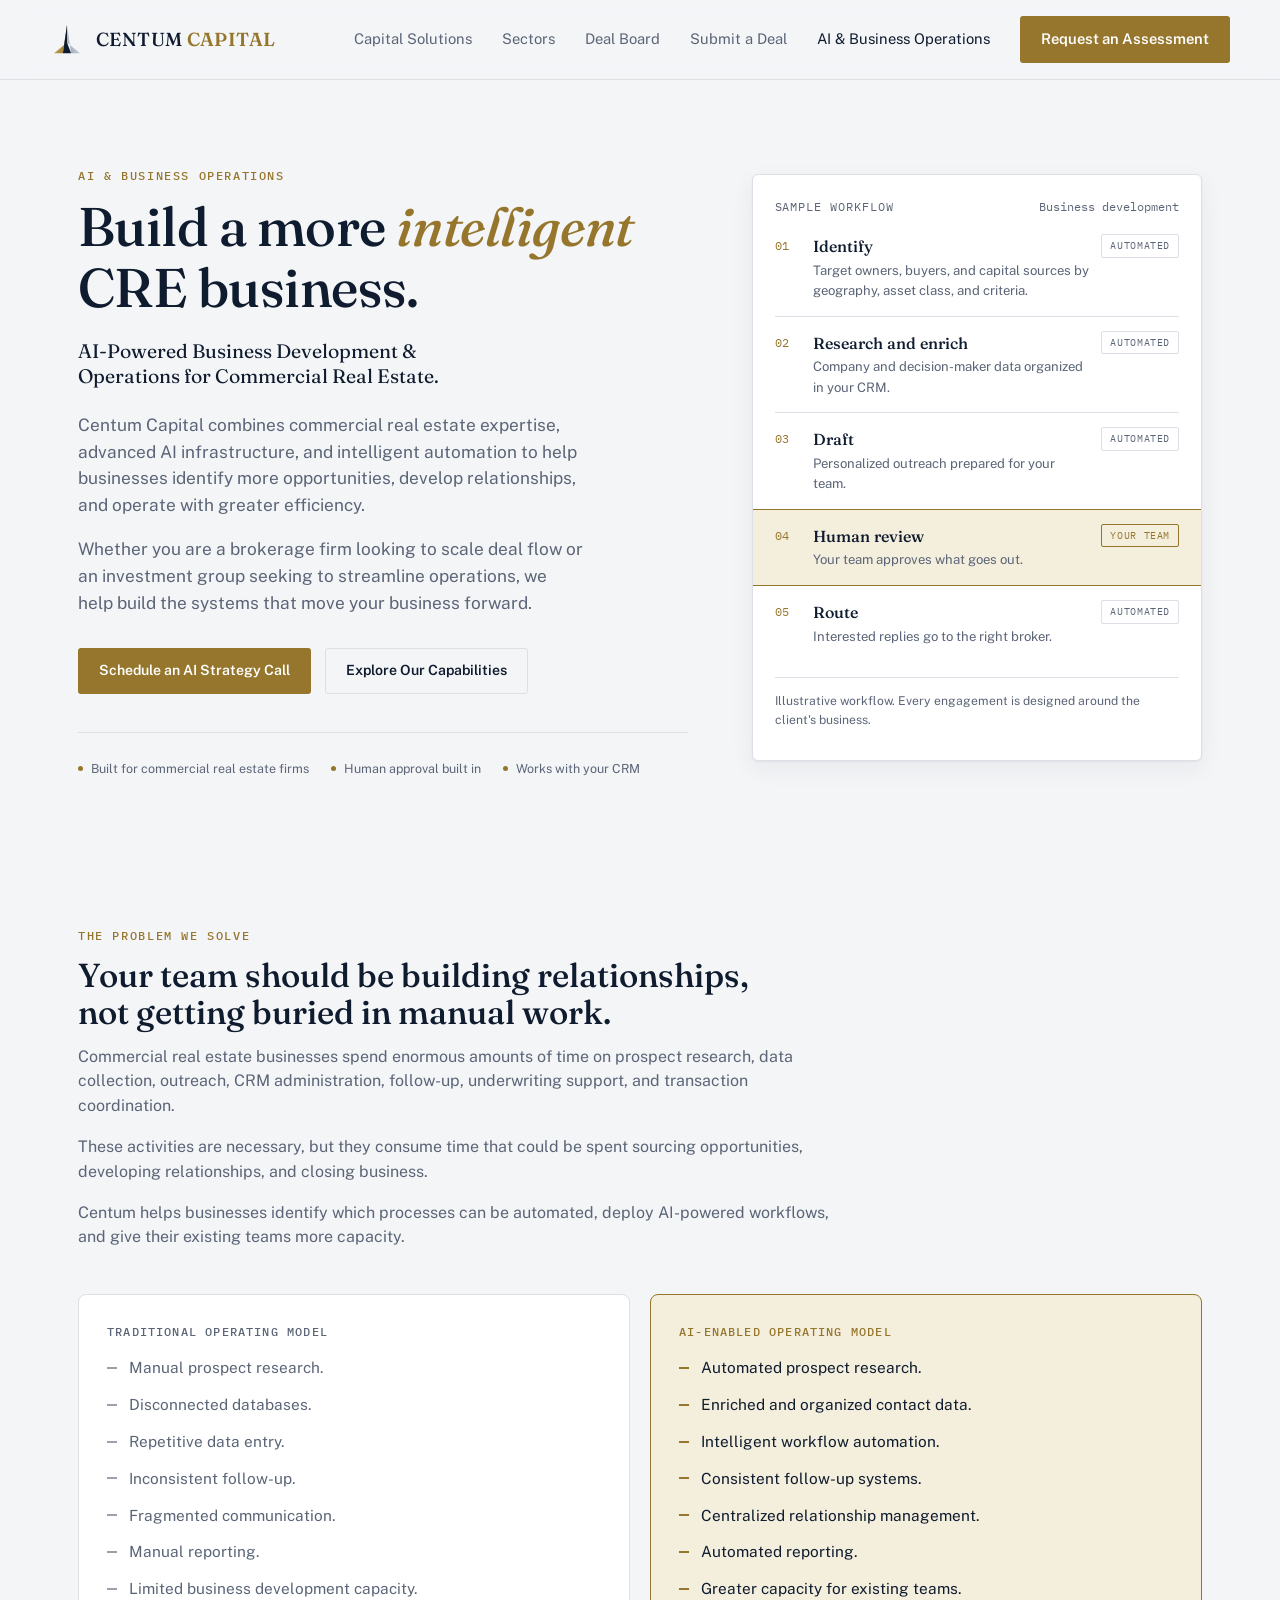
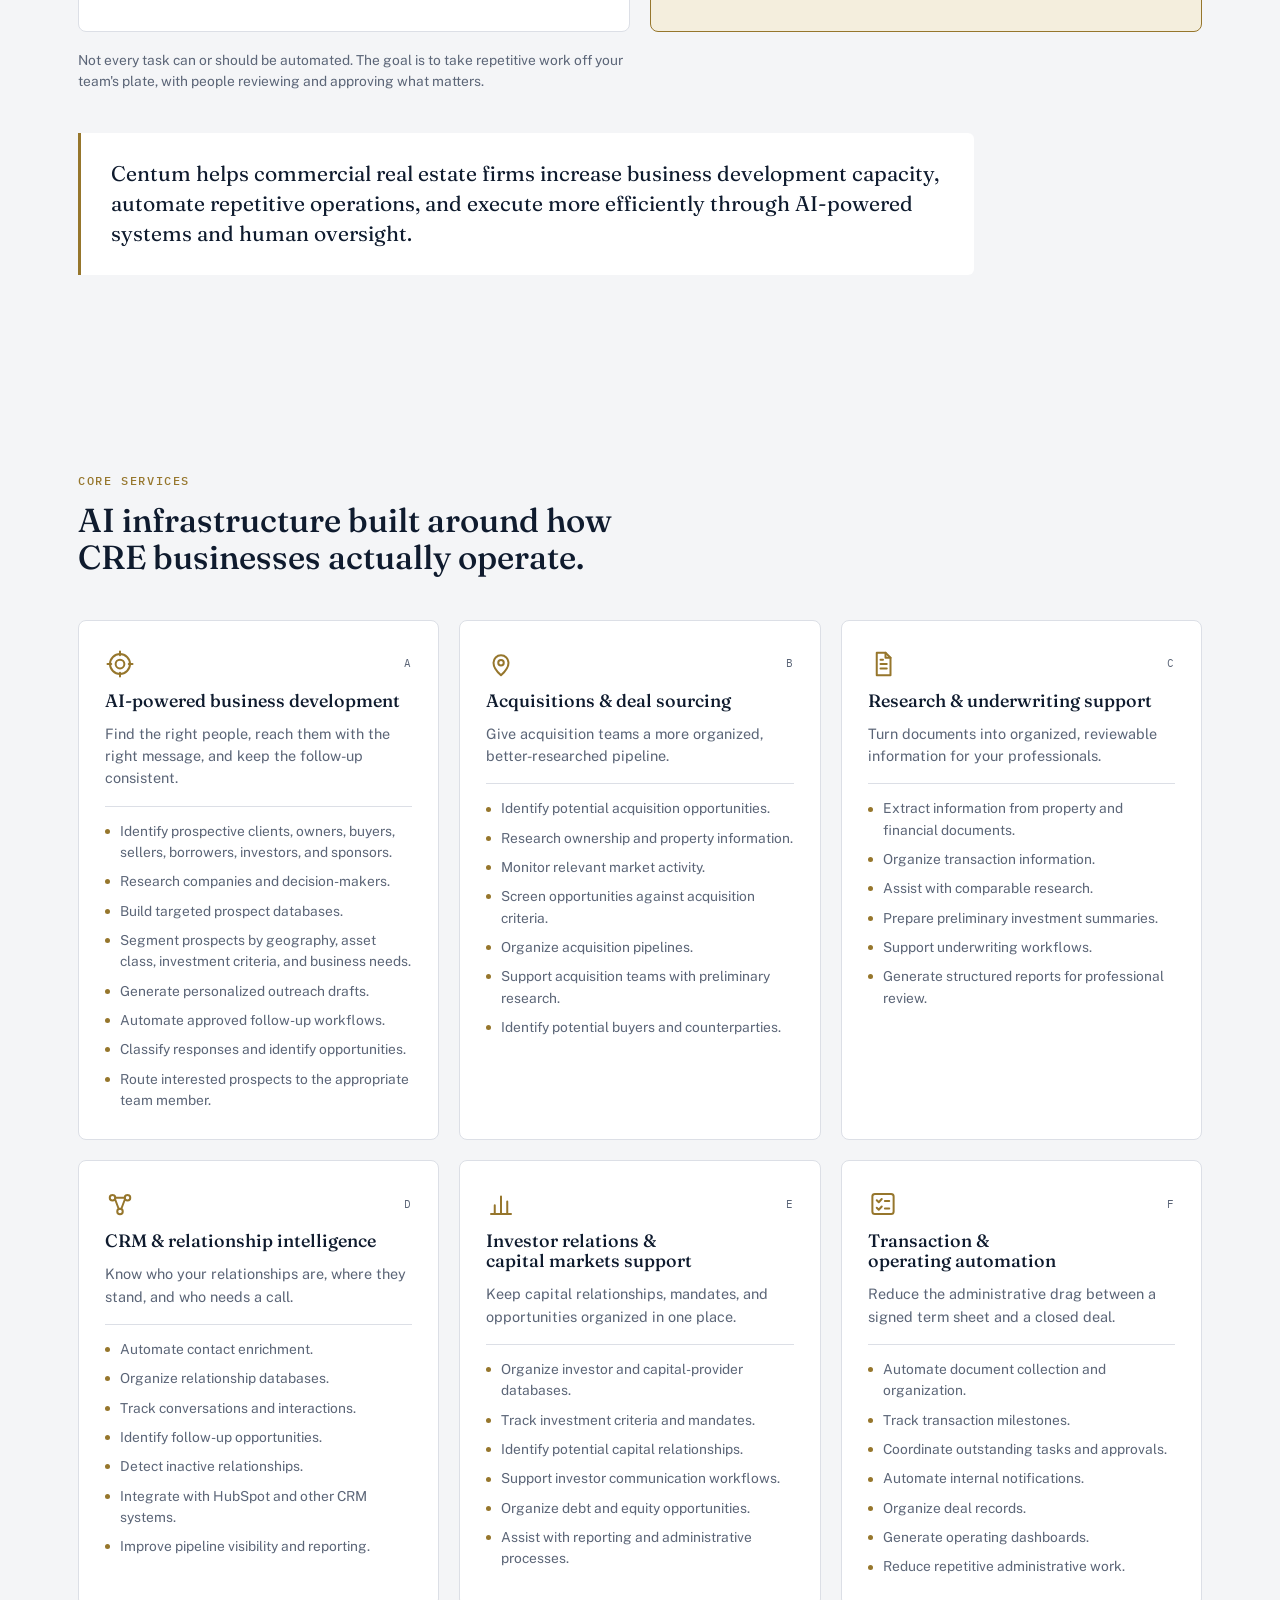
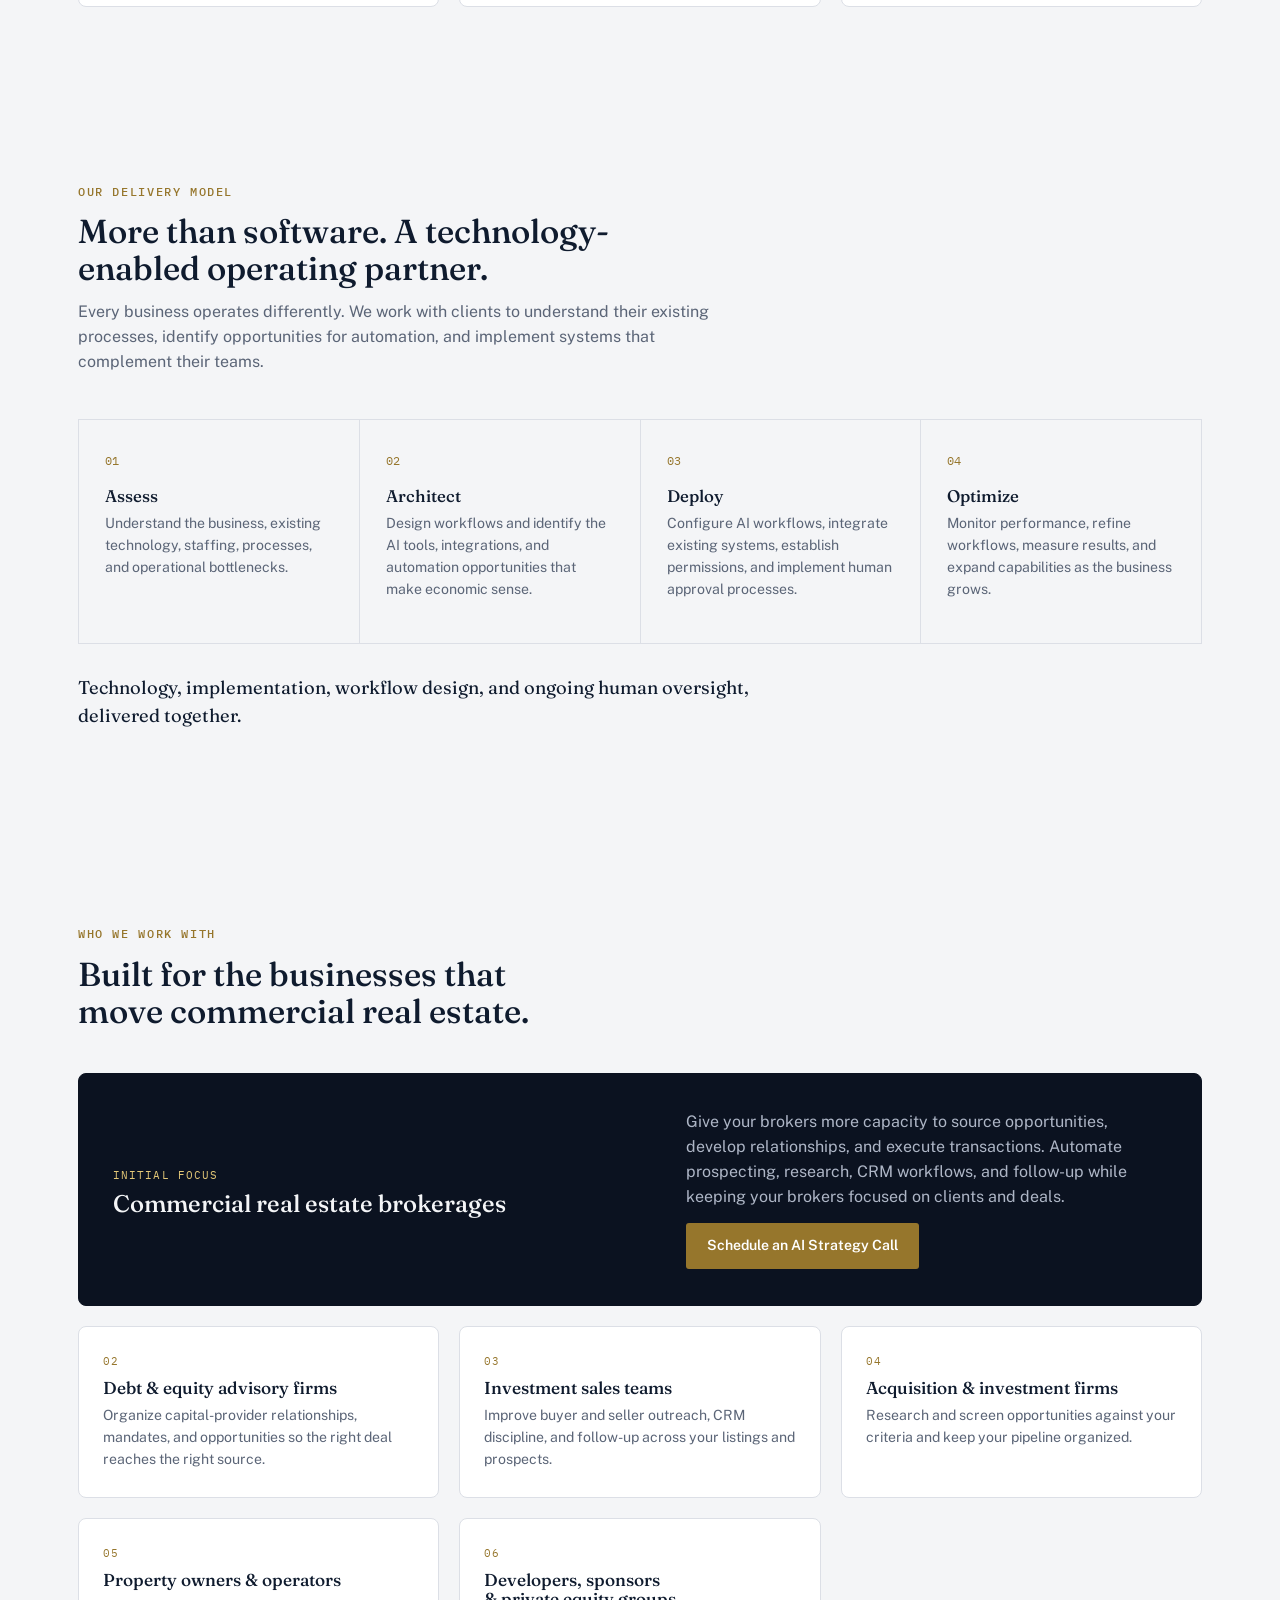
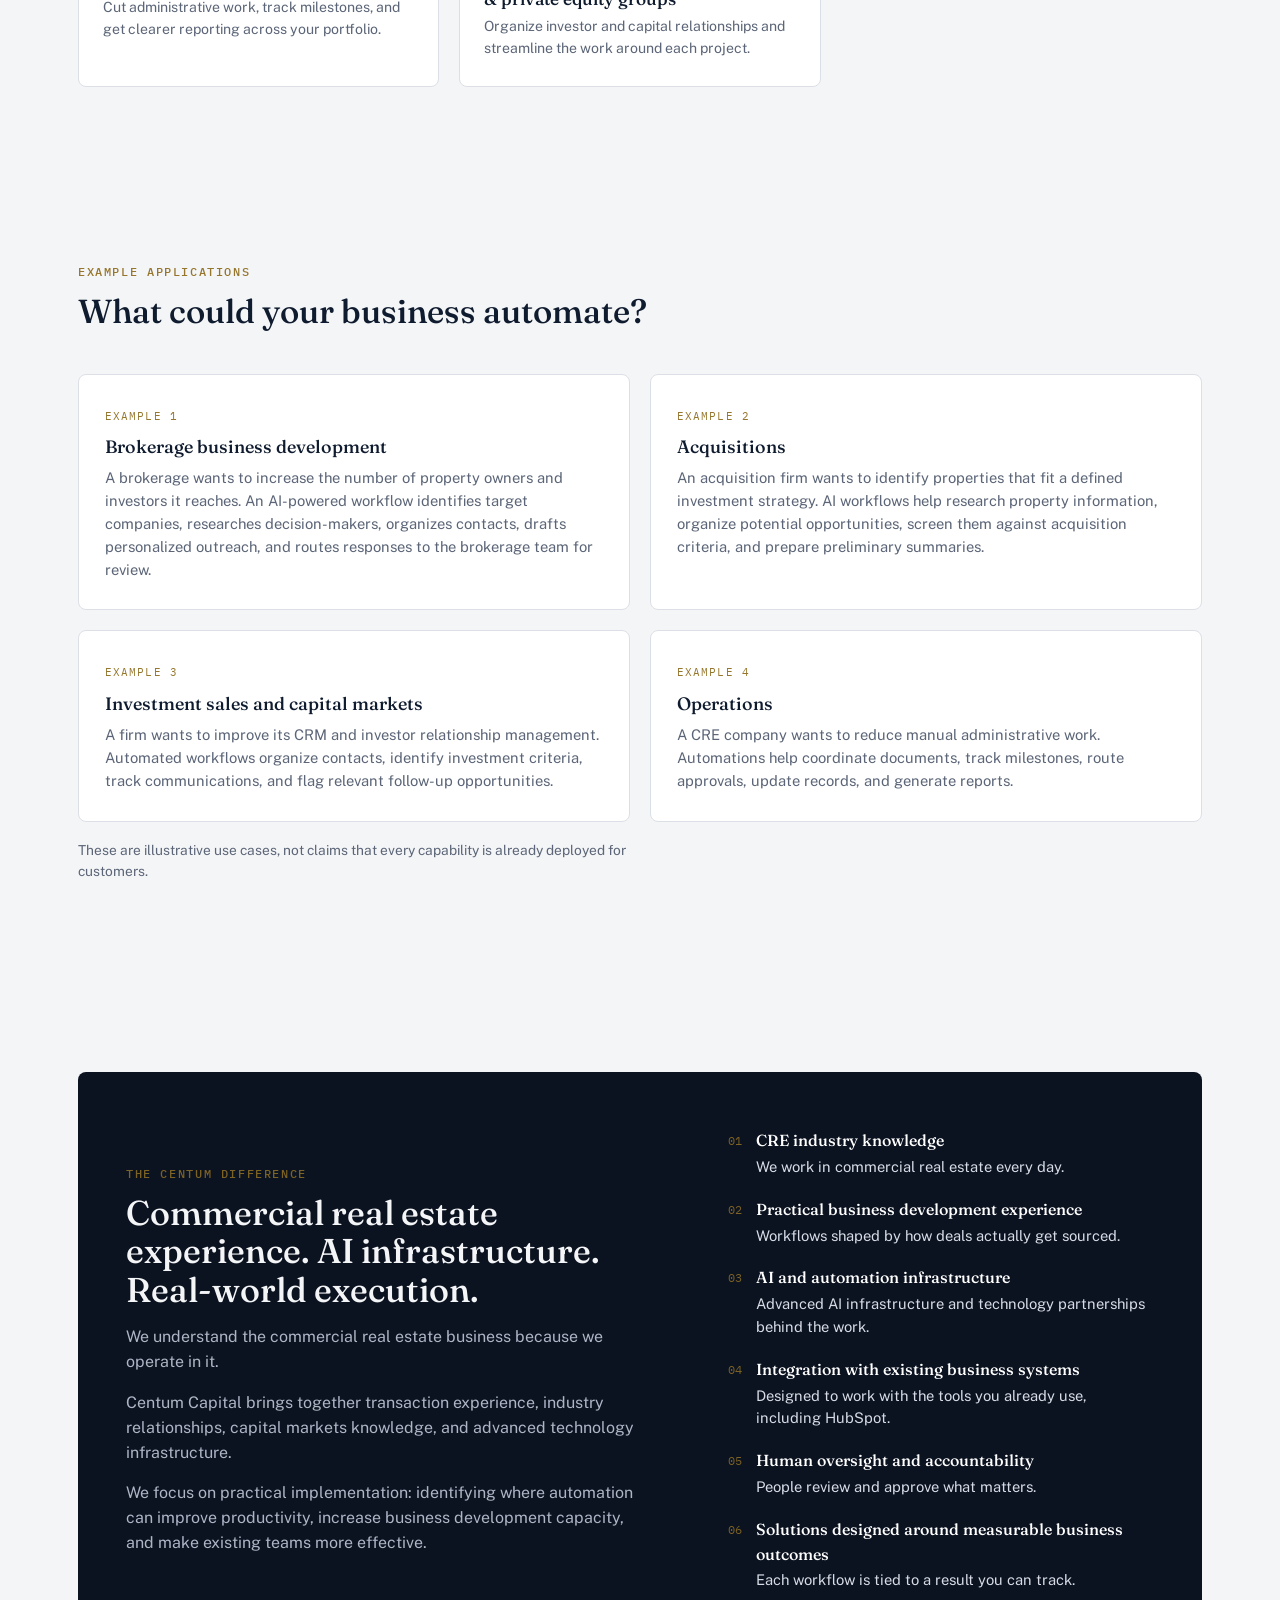
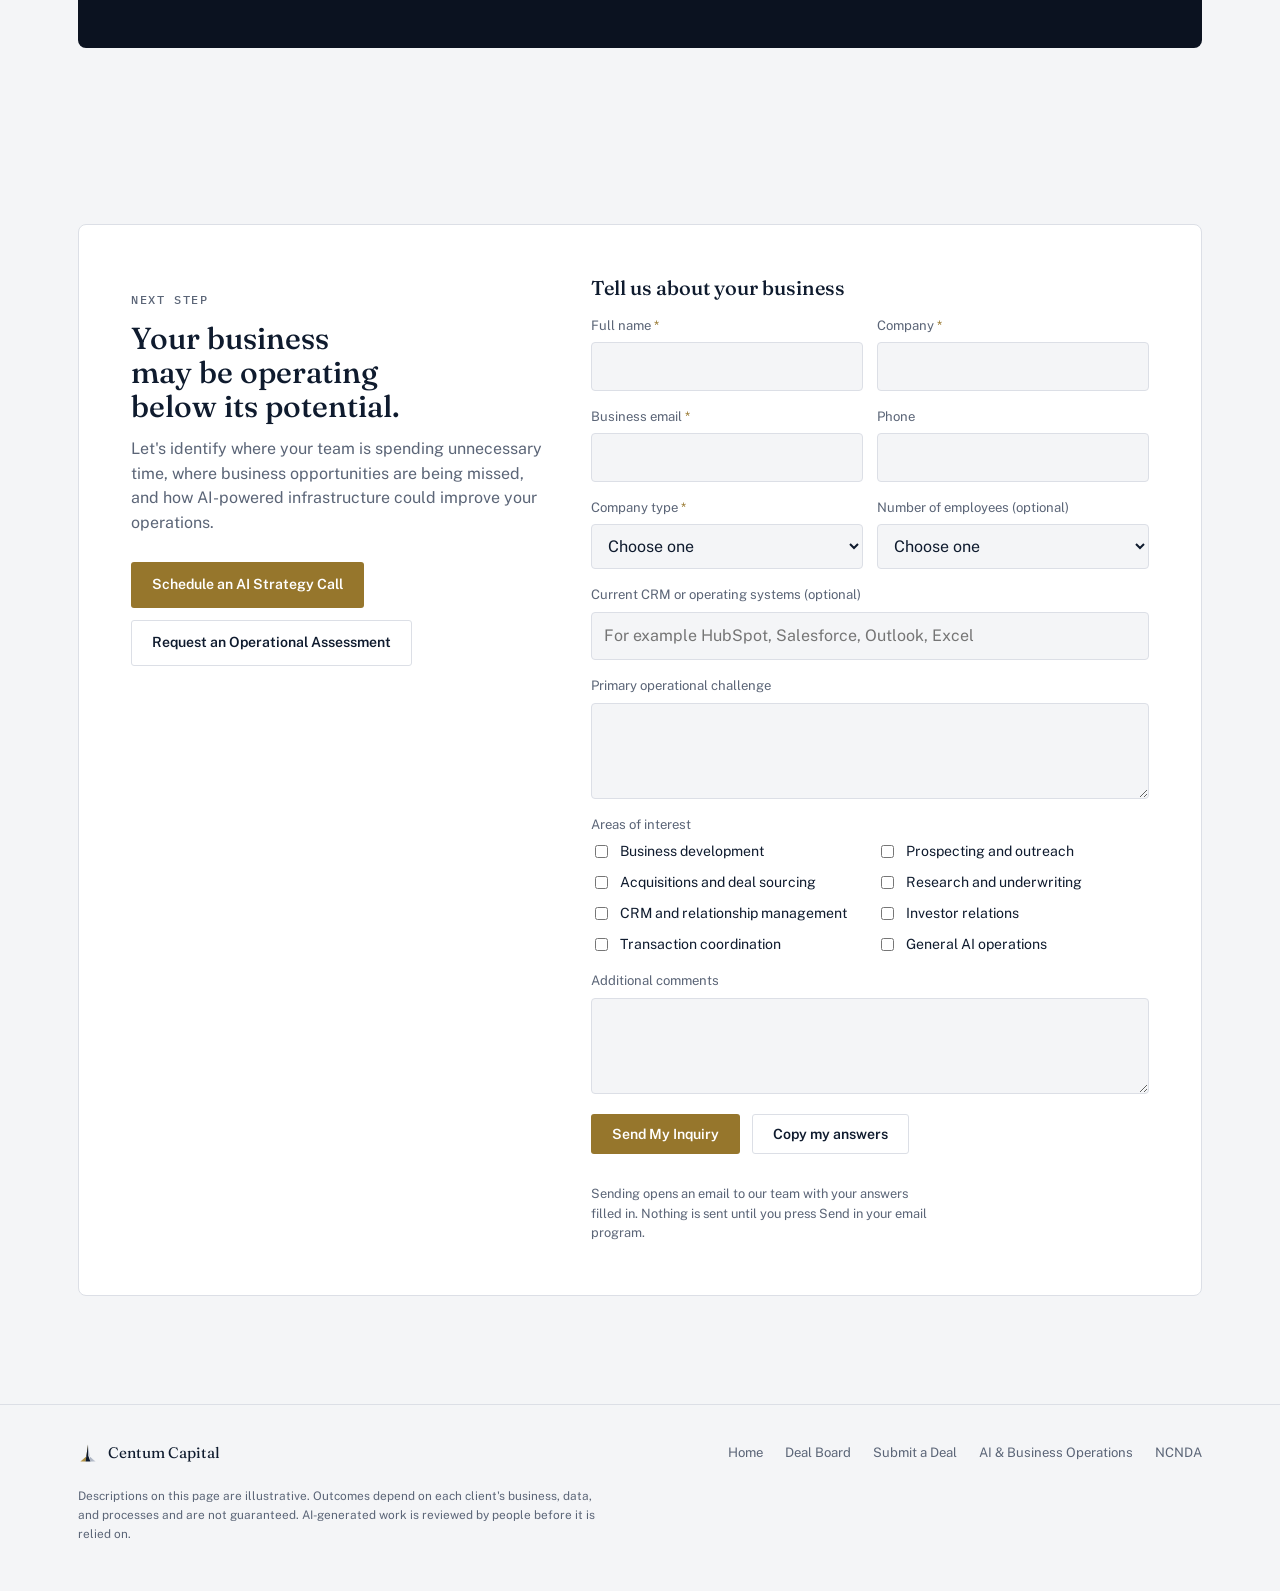
==== ai-business-operations.html @ 0017f99d "Add files via upload" ====
<!doctype html>
<html lang="en">
<head>
<meta charset="utf-8">
<meta name="viewport" content="width=device-width, initial-scale=1">
<title>AI Business Development &amp; Operations for Commercial Real Estate | Centum Capital</title>
<meta name="description" content="Centum Capital helps commercial real estate firms improve business development, automate workflows, streamline CRM, and deploy AI-powered operating systems.">
<link rel="canonical" href="https://centumcap.com/ai-business-operations.html">
<meta property="og:type" content="website">
<meta property="og:site_name" content="Centum Capital">
<meta property="og:title" content="AI Business Development &amp; Operations for Commercial Real Estate | Centum Capital">
<meta property="og:description" content="Centum Capital helps commercial real estate firms improve business development, automate workflows, streamline CRM, and deploy AI-powered operating systems.">
<meta property="og:url" content="https://centumcap.com/ai-business-operations.html">
<meta name="twitter:card" content="summary">
<link rel="stylesheet" href="styles.css">
<script type="application/ld+json">
{
  "@context": "https://schema.org",
  "@type": "Service",
  "name": "AI Business Development & Operations for Commercial Real Estate",
  "serviceType": "AI-powered business development, research, CRM, and operations automation for commercial real estate firms",
  "provider": { "@type": "Organization", "name": "Centum Capital", "url": "https://centumcap.com" },
  "areaServed": "United States",
  "url": "https://centumcap.com/ai-business-operations.html",
  "description": "Centum Capital helps commercial real estate firms improve business development, automate workflows, streamline CRM, and deploy AI-powered operating systems."
}
</script>
</head>
<body class="ai-page">

<header>
  <div class="wrap header-row">
    <a class="brand" href="index.html">
      <svg class="brand-mark" viewBox="0 0 100 100" xmlns="http://www.w3.org/2000/svg" role="img" aria-label="Centum Capital mark">
        <defs>
          <linearGradient id="goldGrad" x1="0" y1="0" x2="1" y2="1"><stop offset="0" stop-color="#E4C877"/><stop offset="1" stop-color="#96762C"/></linearGradient>
          <linearGradient id="silverGrad" x1="1" y1="0" x2="0" y2="1"><stop offset="0" stop-color="#F2F3F6"/><stop offset="1" stop-color="#96A0B2"/></linearGradient>
        </defs>
        <polygon points="50,8 50,60 12,92 38,92" fill="url(#goldGrad)"/>
        <polygon points="50,8 50,60 88,92 62,92" fill="url(#silverGrad)"/>
        <polygon points="50,8 50,60 62,92 38,92" fill="#0F1B2E"/>
      </svg>
      <span class="brand-word">CENTUM <b>CAPITAL</b></span>
    </a>
    <button class="menu-toggle" id="menuToggle" aria-label="Toggle menu" aria-expanded="false">
      <svg viewBox="0 0 24 24" fill="none" stroke="currentColor" stroke-width="2"><path d="M3 6h18M3 12h18M3 18h18"/></svg>
    </button>
    <nav class="primary" id="primaryNav">
      <a href="index.html#solutions">Capital Solutions</a>
      <a href="index.html#sectors">Sectors</a>
      <a href="marketplace.html">Deal Board</a>
      <a href="submit.html">Submit a Deal</a>
      <a href="ai-business-operations.html" aria-current="page">AI &amp; Business Operations</a>
      <a href="#inquiry" class="btn btn-gold header-cta">Request an Assessment</a>
    </nav>
  </div>
</header>

<main>

  <!-- HERO -->
  <section class="hero ai-hero">
    <div class="wrap hero-grid">
      <div data-reveal>
        <p class="eyebrow">AI &amp; Business Operations</p>
        <h1 style="margin-top:12px;">Build a more <em>intelligent</em> CRE business.</h1>
        <p class="ai-sub">AI-Powered Business Development &amp; Operations for Commercial Real Estate.</p>
        <p class="lede">Centum Capital combines commercial real estate expertise, advanced AI infrastructure, and intelligent automation to help businesses identify more opportunities, develop relationships, and operate with greater efficiency.</p>
        <p class="lede">Whether you are a brokerage firm looking to scale deal flow or an investment group seeking to streamline operations, we help build the systems that move your business forward.</p>
        <div class="hero-actions">
          <a class="btn btn-gold" href="#inquiry" data-schedule>Schedule an AI Strategy Call</a>
          <a class="btn btn-line" href="#capabilities">Explore Our Capabilities</a>
        </div>
        <div class="hero-tags">
          <span class="hero-tag"><span class="dot"></span>Built for commercial real estate firms</span>
          <span class="hero-tag"><span class="dot"></span>Human approval built in</span>
          <span class="hero-tag"><span class="dot"></span>Works with your CRM</span>
        </div>
      </div>

      <div data-reveal>
        <div class="stack-card">
          <div class="stack-card-head"><span class="t">Sample workflow</span><span class="n">Business development</span></div>
          <div class="flow">
            <div class="flow-step"><span class="i">01</span><div><b>Identify</b><span class="d">Target owners, buyers, and capital sources by geography, asset class, and criteria.</span></div><span class="pill">Automated</span></div>
            <div class="flow-step"><span class="i">02</span><div><b>Research and enrich</b><span class="d">Company and decision-maker data organized in your CRM.</span></div><span class="pill">Automated</span></div>
            <div class="flow-step"><span class="i">03</span><div><b>Draft</b><span class="d">Personalized outreach prepared for your team.</span></div><span class="pill">Automated</span></div>
            <div class="flow-step human"><span class="i">04</span><div><b>Human review</b><span class="d">Your team approves what goes out.</span></div><span class="pill gold">Your team</span></div>
            <div class="flow-step"><span class="i">05</span><div><b>Route</b><span class="d">Interested replies go to the right broker.</span></div><span class="pill">Automated</span></div>
          </div>
          <p class="stack-note">Illustrative workflow. Every engagement is designed around the client's business.</p>
        </div>
      </div>
    </div>
  </section>

  <!-- PROBLEM -->
  <section id="problem">
    <div class="wrap">
      <div class="section-head" data-reveal style="max-width:760px;">
        <p class="eyebrow">The Problem We Solve</p>
        <h2>Your team should be building relationships, not getting buried in manual work.</h2>
        <p>Commercial real estate businesses spend enormous amounts of time on prospect research, data collection, outreach, CRM administration, follow-up, underwriting support, and transaction coordination.</p>
        <p>These activities are necessary, but they consume time that could be spent sourcing opportunities, developing relationships, and closing business.</p>
        <p>Centum helps businesses identify which processes can be automated, deploy AI-powered workflows, and give their existing teams more capacity.</p>
      </div>

      <div class="ai-compare" data-reveal>
        <div class="ai-col">
          <h3>Traditional operating model</h3>
          <ul>
            <li>Manual prospect research.</li>
            <li>Disconnected databases.</li>
            <li>Repetitive data entry.</li>
            <li>Inconsistent follow-up.</li>
            <li>Fragmented communication.</li>
            <li>Manual reporting.</li>
            <li>Limited business development capacity.</li>
          </ul>
        </div>
        <div class="ai-col new">
          <h3>AI-enabled operating model</h3>
          <ul>
            <li>Automated prospect research.</li>
            <li>Enriched and organized contact data.</li>
            <li>Intelligent workflow automation.</li>
            <li>Consistent follow-up systems.</li>
            <li>Centralized relationship management.</li>
            <li>Automated reporting.</li>
            <li>Greater capacity for existing teams.</li>
          </ul>
        </div>
      </div>
      <p class="ai-note" data-reveal>Not every task can or should be automated. The goal is to take repetitive work off your team's plate, with people reviewing and approving what matters.</p>

      <p class="ai-prop" data-reveal>Centum helps commercial real estate firms increase business development capacity, automate repetitive operations, and execute more efficiently through AI-powered systems and human oversight.</p>
    </div>
  </section>

  <!-- CAPABILITIES -->
  <section id="capabilities">
    <div class="wrap">
      <div class="section-head" data-reveal>
        <p class="eyebrow">Core Services</p>
        <h2>AI infrastructure built around how CRE businesses actually operate.</h2>
      </div>

      <div class="ai-svc-grid" data-reveal>

        <article class="ai-svc">
          <div class="top"><svg class="ai-ic" viewBox="0 0 24 24" fill="none" stroke="currentColor" stroke-width="1.6" stroke-linecap="round" stroke-linejoin="round" aria-hidden="true"><circle cx="12" cy="12" r="8"/><circle cx="12" cy="12" r="3.5"/><path d="M12 2v3M12 19v3M2 12h3M19 12h3"/></svg><span class="k">A</span></div>
          <h3>AI-powered business development</h3>
          <p>Find the right people, reach them with the right message, and keep the follow-up consistent.</p>
          <ul>
            <li>Identify prospective clients, owners, buyers, sellers, borrowers, investors, and sponsors.</li>
            <li>Research companies and decision-makers.</li>
            <li>Build targeted prospect databases.</li>
            <li>Segment prospects by geography, asset class, investment criteria, and business needs.</li>
            <li>Generate personalized outreach drafts.</li>
            <li>Automate approved follow-up workflows.</li>
            <li>Classify responses and identify opportunities.</li>
            <li>Route interested prospects to the appropriate team member.</li>
          </ul>
        </article>

        <article class="ai-svc">
          <div class="top"><svg class="ai-ic" viewBox="0 0 24 24" fill="none" stroke="currentColor" stroke-width="1.6" stroke-linecap="round" stroke-linejoin="round" aria-hidden="true"><path d="M12 21s6-5.2 6-10a6 6 0 1 0-12 0c0 4.8 6 10 6 10z"/><circle cx="12" cy="11" r="2.2"/></svg><span class="k">B</span></div>
          <h3>Acquisitions &amp; deal sourcing</h3>
          <p>Give acquisition teams a more organized, better-researched pipeline.</p>
          <ul>
            <li>Identify potential acquisition opportunities.</li>
            <li>Research ownership and property information.</li>
            <li>Monitor relevant market activity.</li>
            <li>Screen opportunities against acquisition criteria.</li>
            <li>Organize acquisition pipelines.</li>
            <li>Support acquisition teams with preliminary research.</li>
            <li>Identify potential buyers and counterparties.</li>
          </ul>
        </article>

        <article class="ai-svc">
          <div class="top"><svg class="ai-ic" viewBox="0 0 24 24" fill="none" stroke="currentColor" stroke-width="1.6" stroke-linecap="round" stroke-linejoin="round" aria-hidden="true"><path d="M7 3h7l4 4v14H7z"/><path d="M14 3v4h4M10 12h5M10 15.5h5M10 8.5h2"/></svg><span class="k">C</span></div>
          <h3>Research &amp; underwriting support</h3>
          <p>Turn documents into organized, reviewable information for your professionals.</p>
          <ul>
            <li>Extract information from property and financial documents.</li>
            <li>Organize transaction information.</li>
            <li>Assist with comparable research.</li>
            <li>Prepare preliminary investment summaries.</li>
            <li>Support underwriting workflows.</li>
            <li>Generate structured reports for professional review.</li>
          </ul>
        </article>

        <article class="ai-svc">
          <div class="top"><svg class="ai-ic" viewBox="0 0 24 24" fill="none" stroke="currentColor" stroke-width="1.6" stroke-linecap="round" stroke-linejoin="round" aria-hidden="true"><circle cx="6" cy="7" r="2.2"/><circle cx="18" cy="7" r="2.2"/><circle cx="12" cy="18" r="2.2"/><path d="M8 8l3 8M16 8l-3 8M8.2 7h7.6"/></svg><span class="k">D</span></div>
          <h3>CRM &amp; relationship intelligence</h3>
          <p>Know who your relationships are, where they stand, and who needs a call.</p>
          <ul>
            <li>Automate contact enrichment.</li>
            <li>Organize relationship databases.</li>
            <li>Track conversations and interactions.</li>
            <li>Identify follow-up opportunities.</li>
            <li>Detect inactive relationships.</li>
            <li>Integrate with HubSpot and other CRM systems.</li>
            <li>Improve pipeline visibility and reporting.</li>
          </ul>
        </article>

        <article class="ai-svc">
          <div class="top"><svg class="ai-ic" viewBox="0 0 24 24" fill="none" stroke="currentColor" stroke-width="1.6" stroke-linecap="round" stroke-linejoin="round" aria-hidden="true"><path d="M4 20h16M7 20v-7M12 20V6M17 20v-10"/></svg><span class="k">E</span></div>
          <h3>Investor relations &amp; capital markets support</h3>
          <p>Keep capital relationships, mandates, and opportunities organized in one place.</p>
          <ul>
            <li>Organize investor and capital-provider databases.</li>
            <li>Track investment criteria and mandates.</li>
            <li>Identify potential capital relationships.</li>
            <li>Support investor communication workflows.</li>
            <li>Organize debt and equity opportunities.</li>
            <li>Assist with reporting and administrative processes.</li>
          </ul>
        </article>

        <article class="ai-svc">
          <div class="top"><svg class="ai-ic" viewBox="0 0 24 24" fill="none" stroke="currentColor" stroke-width="1.6" stroke-linecap="round" stroke-linejoin="round" aria-hidden="true"><rect x="3.5" y="4" width="17" height="16" rx="2"/><path d="M7 9l1.6 1.6L11 8M13.5 9.5H17M7 15l1.6 1.6L11 14M13.5 15.5H17"/></svg><span class="k">F</span></div>
          <h3>Transaction &amp; operating automation</h3>
          <p>Reduce the administrative drag between a signed term sheet and a closed deal.</p>
          <ul>
            <li>Automate document collection and organization.</li>
            <li>Track transaction milestones.</li>
            <li>Coordinate outstanding tasks and approvals.</li>
            <li>Automate internal notifications.</li>
            <li>Organize deal records.</li>
            <li>Generate operating dashboards.</li>
            <li>Reduce repetitive administrative work.</li>
          </ul>
        </article>

      </div>
    </div>
  </section>

  <!-- DELIVERY MODEL -->
  <section id="delivery">
    <div class="wrap">
      <div class="section-head" data-reveal>
        <p class="eyebrow">Our Delivery Model</p>
        <h2>More than software. A technology-enabled operating partner.</h2>
        <p>Every business operates differently. We work with clients to understand their existing processes, identify opportunities for automation, and implement systems that complement their teams.</p>
      </div>

      <div class="process" data-reveal>
        <div class="process-step">
          <span class="idx">01</span>
          <h3>Assess</h3>
          <p>Understand the business, existing technology, staffing, processes, and operational bottlenecks.</p>
        </div>
        <div class="process-step">
          <span class="idx">02</span>
          <h3>Architect</h3>
          <p>Design workflows and identify the AI tools, integrations, and automation opportunities that make economic sense.</p>
        </div>
        <div class="process-step">
          <span class="idx">03</span>
          <h3>Deploy</h3>
          <p>Configure AI workflows, integrate existing systems, establish permissions, and implement human approval processes.</p>
        </div>
        <div class="process-step">
          <span class="idx">04</span>
          <h3>Optimize</h3>
          <p>Monitor performance, refine workflows, measure results, and expand capabilities as the business grows.</p>
        </div>
      </div>
      <p class="ai-close" data-reveal>Technology, implementation, workflow design, and ongoing human oversight, delivered together.</p>
    </div>
  </section>

  <!-- AUDIENCE -->
  <section id="who">
    <div class="wrap">
      <div class="section-head" data-reveal>
        <p class="eyebrow">Who We Work With</p>
        <h2>Built for the businesses that move commercial real estate.</h2>
      </div>

      <div class="ai-aud-grid" data-reveal>
        <div class="ai-aud feat">
          <div>
            <span class="n">Initial focus</span>
            <h3>Commercial real estate brokerages</h3>
          </div>
          <div>
            <p>Give your brokers more capacity to source opportunities, develop relationships, and execute transactions. Automate prospecting, research, CRM workflows, and follow-up while keeping your brokers focused on clients and deals.</p>
            <a class="btn btn-gold" href="#inquiry" data-schedule>Schedule an AI Strategy Call</a>
          </div>
        </div>
        <div class="ai-aud"><span class="n">02</span><h3>Debt &amp; equity advisory firms</h3><p>Organize capital-provider relationships, mandates, and opportunities so the right deal reaches the right source.</p></div>
        <div class="ai-aud"><span class="n">03</span><h3>Investment sales teams</h3><p>Improve buyer and seller outreach, CRM discipline, and follow-up across your listings and prospects.</p></div>
        <div class="ai-aud"><span class="n">04</span><h3>Acquisition &amp; investment firms</h3><p>Research and screen opportunities against your criteria and keep your pipeline organized.</p></div>
        <div class="ai-aud"><span class="n">05</span><h3>Property owners &amp; operators</h3><p>Cut administrative work, track milestones, and get clearer reporting across your portfolio.</p></div>
        <div class="ai-aud"><span class="n">06</span><h3>Developers, sponsors &amp; private equity groups</h3><p>Organize investor and capital relationships and streamline the work around each project.</p></div>
      </div>
    </div>
  </section>

  <!-- EXAMPLES -->
  <section id="examples">
    <div class="wrap">
      <div class="section-head" data-reveal>
        <p class="eyebrow">Example Applications</p>
        <h2>What could your business automate?</h2>
      </div>

      <div class="ai-ex-grid" data-reveal>
        <div class="ai-ex">
          <span class="n">Example 1</span>
          <h3>Brokerage business development</h3>
          <p>A brokerage wants to increase the number of property owners and investors it reaches. An AI-powered workflow identifies target companies, researches decision-makers, organizes contacts, drafts personalized outreach, and routes responses to the brokerage team for review.</p>
        </div>
        <div class="ai-ex">
          <span class="n">Example 2</span>
          <h3>Acquisitions</h3>
          <p>An acquisition firm wants to identify properties that fit a defined investment strategy. AI workflows help research property information, organize potential opportunities, screen them against acquisition criteria, and prepare preliminary summaries.</p>
        </div>
        <div class="ai-ex">
          <span class="n">Example 3</span>
          <h3>Investment sales and capital markets</h3>
          <p>A firm wants to improve its CRM and investor relationship management. Automated workflows organize contacts, identify investment criteria, track communications, and flag relevant follow-up opportunities.</p>
        </div>
        <div class="ai-ex">
          <span class="n">Example 4</span>
          <h3>Operations</h3>
          <p>A CRE company wants to reduce manual administrative work. Automations help coordinate documents, track milestones, route approvals, update records, and generate reports.</p>
        </div>
      </div>
      <p class="ai-note" data-reveal>These are illustrative use cases, not claims that every capability is already deployed for customers.</p>
    </div>
  </section>

  <!-- THE CENTUM DIFFERENCE -->
  <section id="difference">
    <div class="wrap">
      <div class="sourcing" data-reveal>
        <div>
          <p class="eyebrow">The Centum Difference</p>
          <h2>Commercial real estate experience. AI infrastructure. Real-world execution.</h2>
          <p>We understand the commercial real estate business because we operate in it.</p>
          <p>Centum Capital brings together transaction experience, industry relationships, capital markets knowledge, and advanced technology infrastructure.</p>
          <p>We focus on practical implementation: identifying where automation can improve productivity, increase business development capacity, and make existing teams more effective.</p>
        </div>
        <div class="sourcing-points">
          <div class="sourcing-point"><span class="num">01</span><div class="t"><b>CRE industry knowledge</b>We work in commercial real estate every day.</div></div>
          <div class="sourcing-point"><span class="num">02</span><div class="t"><b>Practical business development experience</b>Workflows shaped by how deals actually get sourced.</div></div>
          <div class="sourcing-point"><span class="num">03</span><div class="t"><b>AI and automation infrastructure</b>Advanced AI infrastructure and technology partnerships behind the work.</div></div>
          <div class="sourcing-point"><span class="num">04</span><div class="t"><b>Integration with existing business systems</b>Designed to work with the tools you already use, including HubSpot.</div></div>
          <div class="sourcing-point"><span class="num">05</span><div class="t"><b>Human oversight and accountability</b>People review and approve what matters.</div></div>
          <div class="sourcing-point"><span class="num">06</span><div class="t"><b>Solutions designed around measurable business outcomes</b>Each workflow is tied to a result you can track.</div></div>
        </div>
      </div>
    </div>
  </section>

  <!-- CALL TO ACTION + FORM -->
  <section id="inquiry">
    <div class="wrap">
      <div class="contact ai-contact" data-reveal>
        <div>
          <p class="eyebrow">Next Step</p>
          <h2>Your business may be operating below its potential.</h2>
          <p>Let's identify where your team is spending unnecessary time, where business opportunities are being missed, and how AI-powered infrastructure could improve your operations.</p>
          <div class="cc-actions">
            <a class="btn btn-gold" href="#inquiry" data-schedule>Schedule an AI Strategy Call</a>
            <a class="btn btn-line" href="#ai-form" id="assess-link">Request an Operational Assessment</a>
          </div>
        </div>

        <div>
          <form class="ai-form" id="ai-form" novalidate>
            <h3>Tell us about your business</h3>
            <div class="ai-row">
              <div class="ai-fld"><label for="f-name">Full name <span class="req">*</span></label><input id="f-name" name="name" type="text" autocomplete="name" required></div>
              <div class="ai-fld"><label for="f-company">Company <span class="req">*</span></label><input id="f-company" name="company" type="text" autocomplete="organization" required></div>
            </div>
            <div class="ai-row">
              <div class="ai-fld"><label for="f-email">Business email <span class="req">*</span></label><input id="f-email" name="email" type="email" autocomplete="email" required></div>
              <div class="ai-fld"><label for="f-phone">Phone</label><input id="f-phone" name="phone" type="tel" autocomplete="tel"></div>
            </div>
            <div class="ai-row">
              <div class="ai-fld">
                <label for="f-ctype">Company type <span class="req">*</span></label>
                <select id="f-ctype" name="ctype" required>
                  <option value="">Choose one</option>
                  <option>Commercial real estate brokerage</option>
                  <option>Debt and equity advisory firm</option>
                  <option>Investment sales firm</option>
                  <option>Acquisition or investment firm</option>
                  <option>Private equity or real estate investment group</option>
                  <option>Property owner or operator</option>
                  <option>Developer or sponsor</option>
                  <option>Capital markets organization</option>
                  <option>Other</option>
                </select>
              </div>
              <div class="ai-fld">
                <label for="f-emp">Number of employees (optional)</label>
                <select id="f-emp" name="employees">
                  <option value="">Choose one</option>
                  <option>1 to 5</option>
                  <option>6 to 20</option>
                  <option>21 to 50</option>
                  <option>51 to 200</option>
                  <option>More than 200</option>
                </select>
              </div>
            </div>
            <div class="ai-fld"><label for="f-sys">Current CRM or operating systems (optional)</label><input id="f-sys" name="systems" type="text" placeholder="For example HubSpot, Salesforce, Outlook, Excel"></div>
            <div class="ai-fld"><label for="f-challenge">Primary operational challenge</label><textarea id="f-challenge" name="challenge"></textarea></div>
            <fieldset class="ai-fld">
              <legend>Areas of interest</legend>
              <div class="ai-checks">
                <label><input type="checkbox" name="areas" value="Business development"> Business development</label>
                <label><input type="checkbox" name="areas" value="Prospecting and outreach"> Prospecting and outreach</label>
                <label><input type="checkbox" name="areas" value="Acquisitions and deal sourcing"> Acquisitions and deal sourcing</label>
                <label><input type="checkbox" name="areas" value="Research and underwriting"> Research and underwriting</label>
                <label><input type="checkbox" name="areas" value="CRM and relationship management"> CRM and relationship management</label>
                <label><input type="checkbox" name="areas" value="Investor relations"> Investor relations</label>
                <label><input type="checkbox" name="areas" value="Transaction coordination"> Transaction coordination</label>
                <label><input type="checkbox" name="areas" value="General AI operations"> General AI operations</label>
              </div>
            </fieldset>
            <div class="ai-fld"><label for="f-comments">Additional comments</label><textarea id="f-comments" name="comments"></textarea></div>
            <div class="cc-actions" style="margin-top:4px;">
              <button class="btn btn-gold" type="submit">Send My Inquiry</button>
              <button class="btn btn-line" type="button" id="ai-copy">Copy my answers</button>
            </div>
            <p class="ai-status" id="ai-status" role="status"></p>
            <p class="ai-fine">Sending opens an email to our team with your answers filled in. Nothing is sent until you press Send in your email program.</p>
          </form>

          <div id="ai-hosted" hidden>
            <h3>Tell us about your business</h3>
            <p class="ai-fine" style="margin:12px 0 18px;">It takes about three minutes. Your answers go straight to our team.</p>
            <a class="btn btn-gold" href="#" target="_blank" rel="noopener">Open the Inquiry Form</a>
          </div>
        </div>
      </div>
    </div>
  </section>

</main>

<footer>
  <div class="wrap">
    <div class="footer-row">
      <div class="f-brand">
        <svg width="20" height="20" viewBox="0 0 100 100" xmlns="http://www.w3.org/2000/svg" aria-hidden="true">
          <polygon points="50,8 50,60 12,92 38,92" fill="url(#goldGrad)"/>
          <polygon points="50,8 50,60 88,92 62,92" fill="url(#silverGrad)"/>
          <polygon points="50,8 50,60 62,92 38,92" fill="#0F1B2E"/>
        </svg>
        <span>Centum Capital</span>
      </div>
      <div class="footer-links">
        <a href="index.html">Home</a>
        <a href="marketplace.html">Deal Board</a>
        <a href="submit.html">Submit a Deal</a>
        <a href="ai-business-operations.html">AI &amp; Business Operations</a>
        <a href="ncnda.html">NCNDA</a>
      </div>
    </div>
    <p class="footer-disclosure">Descriptions on this page are illustrative. Outcomes depend on each client's business, data, and processes and are not guaranteed. AI-generated work is reviewed by people before it is relied on.</p>
  </div>
</footer>

<script src="config.js"></script>
<script src="app.js"></script>
<script>
(function () {
  var C = window.CC_CONFIG || {};
  var F = C.forms || {};
  var desk = C.dealDeskEmail || "Oduffy@centumcap.com";

  /* Schedule buttons go to the Bookings link once it is set in config.js; until then they scroll to the form. */
  document.querySelectorAll("[data-schedule]").forEach(function (a) {
    if (C.meetingUrl) { a.href = C.meetingUrl; a.target = "_blank"; a.rel = "noopener"; }
    else { a.href = "#inquiry"; }
  });

  var form = document.getElementById("ai-form");
  var hosted = document.getElementById("ai-hosted");
  var statusEl = document.getElementById("ai-status");

  /* If a Microsoft Form for this page is added to config.js (forms.aiInquiry), use it instead of the email form. */
  if (F.aiInquiry) {
    form.hidden = true; hosted.hidden = false;
    hosted.querySelector("a").href = F.aiInquiry;
    document.getElementById("assess-link").href = F.aiInquiry;
    document.getElementById("assess-link").target = "_blank";
    return;
  }

  function collect() {
    var fd = new FormData(form);
    var v = function (k) { return String(fd.get(k) || "").trim(); };
    var areas = fd.getAll("areas");
    return {
      company: v("company"),
      body: [
        "Inquiry type: AI & Business Operations",
        "Name: " + v("name"),
        "Company: " + v("company"),
        "Business email: " + v("email"),
        "Phone: " + (v("phone") || "-"),
        "Company type: " + v("ctype"),
        "Employees: " + (v("employees") || "-"),
        "Current CRM or systems: " + (v("systems") || "-"),
        "",
        "Primary operational challenge:",
        v("challenge") || "-",
        "",
        "Areas of interest: " + (areas.length ? areas.join(", ") : "-"),
        "",
        "Additional comments:",
        v("comments") || "-"
      ].join("\r\n")
    };
  }

  form.addEventListener("submit", function (e) {
    e.preventDefault();
    if (!form.reportValidity()) return;
    var d = collect();
    var subject = "[AI & Business Operations] Inquiry from " + d.company;
    window.location.href = "mailto:" + desk + "?subject=" + encodeURIComponent(subject) + "&body=" + encodeURIComponent(d.body);
    statusEl.textContent = "Your email program should open with your answers filled in. If nothing opens, choose Copy my answers and email them to " + desk + ".";
  });

  document.getElementById("ai-copy").addEventListener("click", function () {
    if (!form.reportValidity()) return;
    var text = collect().body;
    var done = function () { statusEl.textContent = "Copied. Paste your answers into an email to " + desk + "."; };
    var fallback = function () { var t = document.createElement("textarea"); t.value = text; document.body.appendChild(t); t.select(); try { document.execCommand("copy"); } catch (x) {} t.remove(); done(); };
    if (navigator.clipboard && navigator.clipboard.writeText) { navigator.clipboard.writeText(text).then(done, fallback); } else { fallback(); }
  });
})();
</script>
</body>
</html>
---- styles.css ----
@import url('https://fonts.googleapis.com/css2?family=Fraunces:opsz,wght@9..144,400;9..144,500;9..144,600&family=Public+Sans:wght@400;500;600;700&family=IBM+Plex+Mono:wght@400;500&display=swap');

  :root{
    --bg: #F4F5F7;
    --surface: #FFFFFF;
    --surface-2: #ECEEF3;
    --ink: #0F1B2E;
    --muted: #5B6577;
    --line: #DCDFE6;
    --gold: #96762C;
    --gold-strong: #7C6224;
    --gold-bg: #F4EEDD;
    --navy-deep: #0B1220;
    --shadow: 0 1px 2px rgba(15,27,46,.05), 0 8px 24px rgba(15,27,46,.06);
    --stack-debt: #16233C;
    --stack-bridge: #3C5177;
    --stack-pref: #96762C;
    --stack-equity: #C9A94A;
  }

  @media (prefers-color-scheme: dark){
    :root:not([data-theme="light"]){
      --bg: #0A1120;
      --surface: #101A2C;
      --surface-2: #16223A;
      --ink: #ECEEF4;
      --muted: #97A1B6;
      --line: #26324B;
      --gold: #D3B45F;
      --gold-strong: #E4C877;
      --gold-bg: #241E10;
      --shadow: 0 1px 2px rgba(0,0,0,.3), 0 12px 32px rgba(0,0,0,.35);
      --stack-debt: #1B2A47;
      --stack-bridge: #3C5177;
      --stack-pref: #8E7134;
      --stack-equity: #D3B45F;
    }
  }
  :root[data-theme="dark"]{
    --bg: #0A1120;
    --surface: #101A2C;
    --surface-2: #16223A;
    --ink: #ECEEF4;
    --muted: #97A1B6;
    --line: #26324B;
    --gold: #D3B45F;
    --gold-strong: #E4C877;
    --gold-bg: #241E10;
    --shadow: 0 1px 2px rgba(0,0,0,.3), 0 12px 32px rgba(0,0,0,.35);
    --stack-debt: #1B2A47;
    --stack-bridge: #3C5177;
    --stack-pref: #8E7134;
    --stack-equity: #D3B45F;
  }

  *{box-sizing:border-box;}
  html{-webkit-text-size-adjust:100%;}
  body{
    margin:0;
    background:var(--bg);
    color:var(--ink);
    font-family:'Public Sans', ui-sans-serif, system-ui, -apple-system, sans-serif;
    font-size:16px;
    line-height:1.55;
    -webkit-font-smoothing:antialiased;
  }
  a{color:inherit;}
  h1,h2,h3,h4{
    font-family:'Fraunces', ui-serif, Georgia, serif;
    font-weight:500;
    line-height:1.12;
    text-wrap:balance;
    margin:0;
    color:var(--ink);
  }
  .mono{
    font-family:'IBM Plex Mono', ui-monospace, SFMono-Regular, Menlo, monospace;
  }
  .eyebrow{
    font-family:'IBM Plex Mono', ui-monospace, monospace;
    font-size:.72rem;
    letter-spacing:.14em;
    text-transform:uppercase;
    color:var(--gold);
    font-weight:500;
  }
  .wrap{
    max-width:1180px;
    margin:0 auto;
    padding:0 28px;
  }
  section{padding:88px 0;}
  @media (max-width:720px){ section{padding:56px 0;} .wrap{padding:0 20px;} }

  /* ---------- Header ---------- */
  header{
    position:sticky; top:0; z-index:50;
    background:color-mix(in srgb, var(--bg) 88%, transparent);
    backdrop-filter:blur(10px);
    border-bottom:1px solid var(--line);
  }
  .header-row{
    display:flex; align-items:center; justify-content:space-between;
    padding:16px 0;
  }
  .brand{ display:flex; align-items:center; gap:12px; text-decoration:none; }
  .brand-mark{ width:34px; height:34px; flex:none; }
  .brand-word{
    font-family:'Fraunces', serif;
    font-size:1.18rem;
    letter-spacing:.02em;
    color:var(--ink);
    font-weight:500;
  }
  .brand-word b{ color:var(--gold); font-weight:600; }
  nav.primary{ display:flex; align-items:center; gap:30px; }
  nav.primary a{
    font-size:.92rem; text-decoration:none; color:var(--muted);
    transition:color .15s ease;
  }
  nav.primary a:hover{ color:var(--ink); }
  .btn{
    display:inline-flex; align-items:center; gap:8px;
    padding:11px 20px; border-radius:3px;
    font-size:.88rem; font-weight:600; text-decoration:none;
    border:1px solid transparent; cursor:pointer;
    transition:transform .15s ease, box-shadow .15s ease, background .15s ease, border-color .15s ease;
    font-family:'Public Sans', sans-serif;
  }
  .btn:focus-visible{ outline:2px solid var(--gold); outline-offset:2px; }
  .btn-gold{ background:var(--gold); color:#fff; }
  .btn-gold:hover{ background:var(--gold-strong); }
  .btn-line{ border-color:var(--line); color:var(--ink); background:transparent; }
  .btn-line:hover{ border-color:var(--gold); color:var(--gold); }
  .btn-invert{ background:var(--ink); color:var(--bg); }
  .btn-invert:hover{ transform:translateY(-1px); }

  .menu-toggle{ display:none; background:none; border:1px solid var(--line); border-radius:3px; width:40px; height:40px; align-items:center; justify-content:center; }
  .menu-toggle svg{ width:18px; height:18px; }

  @media (max-width:1000px){
    header{ background:var(--bg); backdrop-filter:none; }
    nav.primary{
      position:absolute; top:100%; left:0; right:0; background:var(--bg);
      flex-direction:column; align-items:flex-start; padding:12px 20px 24px; gap:0;
      max-height:calc(100vh - 110px); overflow-y:auto;
      border-bottom:1px solid var(--line); box-shadow:var(--shadow);
      opacity:0; visibility:hidden; transform:translateY(-6px);
      transition:opacity .2s ease, transform .2s ease, visibility .2s;
    }
    nav.primary.open{ opacity:1; visibility:visible; transform:none; }
    nav.primary a{ width:100%; padding:14px 6px; border-bottom:1px solid var(--line); font-size:1rem; color:var(--ink); }
    nav.primary .btn{ margin-top:14px; width:100%; justify-content:center; }
    .menu-toggle{ display:flex; }
    .header-cta{ display:none; }
  }
  /* The Deal Board page has the most links, so its menu collapses a little earlier. */
  @media (min-width:1161px){
    header.nav-wide nav.primary{ gap:18px; }
    header.nav-wide nav.primary a{ font-size:.84rem; }
    header.nav-wide .header-cta{ padding:10px 14px; white-space:nowrap; }
  }
  @media (min-width:1001px) and (max-width:1160px){
    header.nav-wide{ background:var(--bg); backdrop-filter:none; }
    header.nav-wide nav.primary{
      position:absolute; top:100%; left:0; right:0; background:var(--bg);
      flex-direction:column; align-items:flex-start; padding:12px 20px 24px; gap:0;
      max-height:calc(100vh - 110px); overflow-y:auto;
      border-bottom:1px solid var(--line); box-shadow:var(--shadow);
      opacity:0; visibility:hidden; transform:translateY(-6px);
      transition:opacity .2s ease, transform .2s ease, visibility .2s;
    }
    header.nav-wide nav.primary.open{ opacity:1; visibility:visible; transform:none; }
    header.nav-wide nav.primary a{ width:100%; padding:14px 6px; border-bottom:1px solid var(--line); font-size:1rem; color:var(--ink); }
    header.nav-wide nav.primary .btn{ margin-top:14px; width:100%; justify-content:center; }
    header.nav-wide .menu-toggle{ display:flex; }
    header.nav-wide .header-cta{ display:none; }
  }

  /* ---------- Hero ---------- */
  .hero{ padding:76px 0 60px; }
  .hero-grid{
    display:grid; grid-template-columns:1.15fr .85fr; gap:64px; align-items:center;
  }
  @media (max-width:940px){ .hero-grid{ grid-template-columns:1fr; gap:48px; } }
  .hero h1{ font-size:clamp(2.3rem, 4.4vw, 3.4rem); letter-spacing:-.01em; }
  .hero h1 em{ font-style:italic; color:var(--gold); }
  .hero p.lede{
    margin-top:22px; max-width:46ch; color:var(--muted); font-size:1.08rem;
  }
  .hero-actions{ display:flex; gap:14px; margin-top:32px; flex-wrap:wrap; }
  .hero-tags{ display:flex; gap:10px 22px; flex-wrap:wrap; margin-top:38px; padding-top:26px; border-top:1px solid var(--line); }
  .hero-tag{ font-size:.78rem; color:var(--muted); display:flex; align-items:center; gap:8px; }
  .hero-tag .dot{ width:5px; height:5px; border-radius:50%; background:var(--gold); }

  /* Capital stack visual */
  .stack-card{
    background:var(--surface); border:1px solid var(--line); border-radius:6px;
    box-shadow:var(--shadow); padding:22px 22px 18px;
  }
  .stack-card-head{ display:flex; justify-content:space-between; align-items:baseline; margin-bottom:16px; }
  .stack-card-head .t{ font-size:.78rem; letter-spacing:.08em; text-transform:uppercase; color:var(--muted); font-family:'IBM Plex Mono',monospace; }
  .stack-card-head .n{ font-size:.72rem; color:var(--muted); font-family:'IBM Plex Mono',monospace; }
  .stack{
    display:flex; flex-direction:column; border-radius:4px; overflow:hidden; height:230px;
  }
  .stack-seg{
    display:flex; align-items:center; justify-content:space-between; padding:0 16px;
    color:#fff; font-size:.82rem;
  }
  .stack-seg .name{ font-weight:600; }
  .stack-seg .pct{ font-family:'IBM Plex Mono',monospace; font-size:.86rem; }
  .stack-legend{ margin-top:16px; display:flex; flex-direction:column; gap:8px; }
  .stack-legend-row{ display:flex; justify-content:space-between; font-size:.78rem; color:var(--muted); font-family:'IBM Plex Mono',monospace; }
  .stack-note{ margin-top:16px; font-size:.76rem; color:var(--muted); border-top:1px solid var(--line); padding-top:14px; }

  /* ---------- Section headers ---------- */
  .section-head{ max-width:640px; margin-bottom:44px; }
  .section-head h2{ font-size:clamp(1.7rem, 2.6vw, 2.3rem); margin-top:10px; }
  .section-head p{ color:var(--muted); margin-top:14px; font-size:1rem; }

  /* ---------- Capital solutions ledger ---------- */
  .ledger{ border-top:1px solid var(--line); }
  .ledger-row{
    display:grid; grid-template-columns:1.3fr 1.7fr .9fr .8fr; gap:24px;
    padding:22px 0; border-bottom:1px solid var(--line);
    align-items:center;
  }
  .ledger-row.head{
    font-family:'IBM Plex Mono',monospace; font-size:.7rem; letter-spacing:.08em;
    text-transform:uppercase; color:var(--muted); padding:14px 0;
  }
  .ledger-row .prog{ display:flex; flex-direction:column; gap:4px; }
  .ledger-row .prog .name{ font-family:'Fraunces',serif; font-size:1.08rem; font-weight:500; }
  .ledger-row .prog .code{ font-family:'IBM Plex Mono',monospace; font-size:.7rem; color:var(--gold); }
  .ledger-row .use{ color:var(--muted); font-size:.92rem; }
  .ledger-row .figure{ font-family:'IBM Plex Mono',monospace; font-size:.86rem; color:var(--ink); }
  .ledger-row .figure .k{ display:block; font-size:.66rem; color:var(--muted); text-transform:uppercase; letter-spacing:.06em; margin-bottom:3px; font-family:'Public Sans',sans-serif; }
  @media (max-width:760px){
    .ledger-row{ grid-template-columns:1fr; gap:8px; }
    .ledger-row.head{ display:none; }
    .ledger-row{ padding:20px 0; }
  }

  /* ---------- Sectors ---------- */
  .sectors-grid{ display:grid; grid-template-columns:repeat(3,1fr); gap:1px; background:var(--line); border:1px solid var(--line); border-radius:6px; overflow:hidden; }
  @media (max-width:860px){ .sectors-grid{ grid-template-columns:1fr; } }
  .sector-card{ background:var(--surface); padding:32px 28px; display:flex; flex-direction:column; gap:14px; }
  .sector-card .icon{ width:38px; height:38px; }
  .sector-card h3{ font-size:1.15rem; }
  .sector-card p{ color:var(--muted); font-size:.92rem; margin:0; }
  .sector-card .tag{ font-family:'IBM Plex Mono',monospace; font-size:.68rem; letter-spacing:.06em; text-transform:uppercase; color:var(--gold); }

  .partner-band{
    margin-top:1px; background:var(--surface); border:1px solid var(--line); border-top:none; border-radius:0 0 6px 6px;
    padding:26px 28px; display:flex; align-items:center; justify-content:space-between; gap:20px; flex-wrap:wrap;
  }
  .partner-band .l{ font-size:.94rem; }
  .partner-band .l b{ font-family:'Fraunces',serif; font-weight:500; }
  .partner-band .l span{ color:var(--muted); }

  /* ---------- Sourcing CTA band ---------- */
  .sourcing{
    background:var(--navy-deep); color:#EDEFF4; border-radius:8px;
    padding:56px 48px; display:grid; grid-template-columns:1.3fr 1fr; gap:48px; align-items:center;
  }
  @media (max-width:860px){ .sourcing{ grid-template-columns:1fr; padding:40px 26px; } }
  .sourcing .eyebrow{ color:var(--gold-strong, var(--gold)); }
  .sourcing h2{ color:#F4F5F7; font-size:clamp(1.6rem,3vw,2.15rem); margin-top:10px; }
  .sourcing p{ color:#AEB6C6; margin-top:16px; max-width:52ch; }
  .sourcing-points{ display:flex; flex-direction:column; gap:18px; }
  .sourcing-point{ display:flex; gap:14px; align-items:flex-start; }
  .sourcing-point .num{ font-family:'IBM Plex Mono',monospace; color:var(--gold-strong,var(--gold)); font-size:.78rem; padding-top:3px; }
  .sourcing-point .t{ font-size:.92rem; color:#D7DCE6; }
  .sourcing-point .t b{ color:#fff; display:block; margin-bottom:3px; font-family:'Fraunces',serif; font-weight:500; font-size:1rem; }
  .sourcing-actions{ margin-top:28px; display:flex; gap:14px; flex-wrap:wrap; }

  /* ---------- Process ---------- */
  .process{ display:grid; grid-template-columns:repeat(4,1fr); gap:0; border-top:1px solid var(--line); border-left:1px solid var(--line); }
  @media (max-width:860px){ .process{ grid-template-columns:1fr 1fr; } }
  @media (max-width:520px){ .process{ grid-template-columns:1fr; } }
  .process-step{ padding:28px 26px; border-right:1px solid var(--line); border-bottom:1px solid var(--line); }
  .process-step .idx{ font-family:'IBM Plex Mono',monospace; color:var(--gold); font-size:.78rem; }
  .process-step h3{ font-size:1.05rem; margin-top:14px; }
  .process-step p{ color:var(--muted); font-size:.88rem; margin-top:8px; }

  /* ---------- Why / principles ---------- */
  .principles{ display:grid; grid-template-columns:repeat(3,1fr); gap:36px; }
  @media (max-width:760px){ .principles{ grid-template-columns:1fr; } }
  .principle .mark{ font-family:'Fraunces',serif; font-size:1.6rem; color:var(--gold); }
  .principle h3{ font-size:1.08rem; margin-top:10px; }
  .principle p{ color:var(--muted); font-size:.92rem; margin-top:8px; }

  /* ---------- Contact / footer ---------- */
  .contact{ background:var(--surface); border:1px solid var(--line); border-radius:8px; padding:52px; display:grid; grid-template-columns:1fr 1fr; gap:48px; }
  @media (max-width:760px){ .contact{ grid-template-columns:1fr; padding:32px 24px; } }
  .contact h2{ font-size:1.9rem; }
  .contact p{ color:var(--muted); margin-top:14px; max-width:42ch; }
  .contact-lines{ display:flex; flex-direction:column; gap:18px; }
  .contact-line{ display:flex; justify-content:space-between; border-bottom:1px solid var(--line); padding-bottom:14px; }
  .contact-line .k{ font-size:.72rem; letter-spacing:.06em; text-transform:uppercase; color:var(--muted); font-family:'IBM Plex Mono',monospace; }
  .contact-line .v{ font-family:'Fraunces',serif; font-size:1.05rem; }
  .contact-line .v a{ text-decoration:none; }
  .contact-line .v a:hover{ color:var(--gold); }

  footer{ border-top:1px solid var(--line); padding:36px 0; margin-top:20px; }
  .footer-row{ display:flex; justify-content:space-between; align-items:center; flex-wrap:wrap; gap:14px; }
  .footer-row .f-brand{ display:flex; align-items:center; gap:10px; }
  .footer-row .f-brand span{ font-family:'Fraunces',serif; font-size:.95rem; }
  .footer-links{ display:flex; gap:22px; font-size:.82rem; color:var(--muted); }
  .footer-links a{ text-decoration:none; }
  .footer-links a:hover{ color:var(--gold); }
  .footer-disclosure{ margin-top:22px; font-size:.74rem; color:var(--muted); max-width:74ch; line-height:1.6; }

  /* ---------- Track record bar ---------- */
  .track-bar{
    border-bottom:1px solid var(--line);
    background:var(--surface-2);
  }
  .track-bar .wrap{
    display:flex; align-items:center; justify-content:center; gap:10px;
    padding:11px 28px; flex-wrap:wrap; text-align:center;
  }
  .track-bar .fig{
    font-family:'IBM Plex Mono',monospace; font-variant-numeric:tabular-nums;
    color:var(--gold); font-weight:500; font-size:.86rem;
  }
  .track-bar .lbl{ font-size:.86rem; color:var(--muted); }

  /* ---------- Opportunities ---------- */
  .opps-empty{
    border:1px dashed var(--line); border-radius:6px;
    padding:40px 36px; display:flex; flex-direction:column; gap:14px;
    align-items:flex-start; background:var(--surface);
  }
  .opps-empty h3{ font-size:1.15rem; }
  .opps-empty p{ color:var(--muted); font-size:.94rem; max-width:56ch; margin:0; }
  .opps-grid{ display:grid; grid-template-columns:repeat(3,1fr); gap:20px; margin-top:24px; }
  @media (max-width:860px){ .opps-grid{ grid-template-columns:1fr; } }
  .opp-card{
    border:1px solid var(--line); border-radius:6px; background:var(--surface);
    padding:26px 24px; display:flex; flex-direction:column; gap:12px;
  }
  .opp-card .tag{ font-family:'IBM Plex Mono',monospace; font-size:.68rem; letter-spacing:.06em; text-transform:uppercase; color:var(--gold); }
  .opp-card h3{ font-size:1.1rem; }
  .opp-card .loc{ color:var(--muted); font-size:.86rem; }
  .opp-card .figs{ display:flex; gap:18px; margin-top:4px; }
  .opp-card .figs div{ font-family:'IBM Plex Mono',monospace; font-size:.82rem; }
  .opp-card .figs .k{ display:block; font-size:.64rem; text-transform:uppercase; letter-spacing:.05em; color:var(--muted); font-family:'Public Sans',sans-serif; margin-bottom:2px; }
  .opp-card .btn{ margin-top:8px; align-self:flex-start; }

  [data-reveal]{ opacity:1; transform:none; }
  @media (prefers-reduced-motion: no-preference){
    [data-reveal]{ opacity:0; transform:translateY(14px); transition:opacity .6s ease, transform .6s ease; }
    [data-reveal].in{ opacity:1; transform:none; }
  }

  /* ---------- Promo strip ---------- */
  .promo-strip{ background:var(--navy-deep); color:#EDEFF4; font-size:.84rem; }
  .promo-strip .wrap{ display:flex; gap:12px; align-items:center; justify-content:center; padding:9px 28px; flex-wrap:wrap; text-align:center; }
  .promo-strip button{ background:none; border:0; padding:0; font:inherit; font-weight:600; color:#E4C877; cursor:pointer; text-decoration:underline; text-underline-offset:3px; }
  .promo-strip button:focus-visible{ outline:2px solid #E4C877; outline-offset:3px; }

  /* ---------- Marketplace hero ---------- */
  .mk-hero{ padding:68px 0 40px; }
  .mk-hero h1{ font-size:clamp(2.4rem, 5vw, 3.9rem); letter-spacing:-.015em; max-width:16ch; }
  .mk-hero h1 em{ font-style:italic; color:var(--gold); }
  .mk-hero .lede{ margin-top:22px; max-width:54ch; color:var(--muted); font-size:1.1rem; }
  .mk-hero .hero-actions{ margin-top:30px; }

  /* ---------- Event strip ---------- */
  .events{ display:grid; grid-template-columns:repeat(6,1fr); gap:1px; background:var(--line); border:1px solid var(--line); border-radius:6px; overflow:hidden; }
  @media (max-width:980px){ .events{ grid-template-columns:none; grid-auto-flow:column; grid-auto-columns:176px; overflow-x:auto; } }
  .event{ background:var(--surface); border:0; text-align:left; padding:18px 18px 16px; cursor:pointer; font:inherit; color:var(--ink); display:flex; flex-direction:column; gap:6px; text-decoration:none; }
  .event:hover{ background:var(--surface-2); }
  .event:focus-visible{ outline:2px solid var(--gold); outline-offset:-2px; }
  .event .n{ font-family:'IBM Plex Mono',monospace; font-size:.68rem; letter-spacing:.08em; text-transform:uppercase; color:var(--gold); }
  .event b{ font-family:'Fraunces',serif; font-weight:500; font-size:1.05rem; }
  .event .d{ font-size:.8rem; color:var(--muted); line-height:1.4; }
  .event[aria-pressed="true"]{ background:var(--ink); color:var(--bg); }
  .event[aria-pressed="true"] b{ color:var(--bg); }
  .event[aria-pressed="true"] .d{ color:color-mix(in srgb, var(--bg) 72%, transparent); }
  .event[aria-pressed="true"] .n{ color:var(--bg); }

  .chips{ display:flex; flex-wrap:wrap; gap:8px; margin:22px 0 10px; }
  .chip{ border:1px solid var(--line); background:transparent; color:var(--muted); padding:6px 13px; border-radius:999px; font:inherit; font-size:.8rem; cursor:pointer; }
  .chip:hover{ color:var(--ink); border-color:var(--muted); }
  .chip:focus-visible{ outline:2px solid var(--gold); outline-offset:2px; }
  .chip[aria-pressed="true"]{ border-color:var(--gold); color:var(--gold); background:var(--gold-bg); }

  /* ---------- Deal board ---------- */
  .board{ border-top:1px solid var(--line); margin-top:14px; }
  .deal{ display:grid; grid-template-columns:.8fr 1fr 2fr .9fr 1fr 1.7fr; gap:20px; align-items:center; padding:20px 0; border-bottom:1px solid var(--line); }
  .deal.head{ font-family:'IBM Plex Mono',monospace; font-size:.68rem; letter-spacing:.08em; text-transform:uppercase; color:var(--muted); padding:12px 0; }
  .deal .c-id{ display:flex; flex-direction:column; gap:3px; }
  .deal .id{ font-family:'IBM Plex Mono',monospace; font-size:.8rem; color:var(--gold); }
  .deal .posted{ font-size:.74rem; color:var(--muted); }
  .deal .c-main{ display:flex; flex-direction:column; gap:3px; }
  .deal .c-main b{ font-family:'Fraunces',serif; font-weight:500; font-size:1.05rem; line-height:1.25; }
  .deal .c-main span{ font-size:.84rem; color:var(--muted); }
  .deal .c-fig{ font-family:'IBM Plex Mono',monospace; font-size:.86rem; font-variant-numeric:tabular-nums; }
  .deal .c-fig .k{ display:none; font-family:'Public Sans',sans-serif; font-size:.64rem; letter-spacing:.06em; text-transform:uppercase; color:var(--muted); margin-bottom:2px; }
  .deal .c-act{ display:flex; flex-wrap:wrap; gap:8px; align-items:center; }
  .deal .c-act .pill{ flex-basis:100%; width:fit-content; }
  .deal .btn{ padding:9px 14px; font-size:.8rem; }
  .pill{ display:inline-block; font-family:'IBM Plex Mono',monospace; font-size:.64rem; letter-spacing:.06em; text-transform:uppercase; padding:3px 8px; border:1px solid var(--line); border-radius:2px; color:var(--muted); }
  .pill.gold{ color:var(--gold); border-color:var(--gold); }
  .demo-note{ margin:14px 0 0; padding:10px 14px; border:1px dashed var(--gold); color:var(--gold); font-family:'IBM Plex Mono',monospace; font-size:.74rem; letter-spacing:.04em; }
  @media (max-width:900px){
    .deal{ grid-template-columns:1fr 1fr; gap:14px 18px; }
    .deal.head{ display:none; }
    .deal .c-main{ grid-column:1 / -1; order:-1; }
    .deal .c-fig .k{ display:block; }
    .deal .c-act{ grid-column:1 / -1; }
  }

  /* ---------- Panels ---------- */
  .duo{ display:grid; grid-template-columns:1fr 1fr; gap:20px; }
  @media (max-width:860px){ .duo{ grid-template-columns:1fr; } }
  .panel{ border:1px solid var(--line); border-radius:6px; background:var(--surface); padding:32px 30px; display:flex; flex-direction:column; gap:14px; align-items:flex-start; }
  .panel h3{ font-size:1.3rem; }
  .panel p{ color:var(--muted); font-size:.94rem; margin:0; max-width:52ch; }
  .panel ul{ margin:0; padding:0; list-style:none; display:flex; flex-direction:column; gap:8px; font-size:.92rem; color:var(--muted); }
  .panel li{ display:flex; gap:10px; }
  .panel li::before{ content:""; width:5px; height:5px; border-radius:50%; background:var(--gold); margin-top:.6em; flex:none; }

  /* ---------- Gate modal ---------- */
  .cc-modal{ position:fixed; inset:0; z-index:100; display:none; align-items:center; justify-content:center; padding:20px; background:rgba(7,12,22,.74); }
  .cc-modal.open{ display:flex; }
  .cc-dialog{ position:relative; background:var(--surface); color:var(--ink); border:1px solid var(--line); border-radius:8px; max-width:640px; width:100%; max-height:92vh; overflow:auto; padding:34px; box-shadow:var(--shadow); }
  .cc-dialog h2{ font-size:1.65rem; margin-top:10px; }
  .cc-sub{ color:var(--muted); margin:12px 0 0; font-size:.96rem; max-width:52ch; }
  .cc-x{ position:absolute; top:12px; right:14px; background:none; border:0; font-size:1.6rem; line-height:1; color:var(--muted); cursor:pointer; padding:6px 10px; }
  .cc-x:hover{ color:var(--ink); }
  .cc-back{ background:none; border:0; padding:0; font:inherit; font-size:.82rem; color:var(--muted); cursor:pointer; }
  .cc-back:hover{ color:var(--gold); }
  .role-grid{ display:grid; grid-template-columns:1fr 1fr; gap:10px; margin-top:22px; }
  @media (max-width:560px){ .role-grid{ grid-template-columns:1fr; } .cc-dialog{ padding:26px 22px; } }
  .role{ text-align:left; border:1px solid var(--line); background:var(--bg); color:var(--ink); border-radius:6px; padding:16px; font:inherit; cursor:pointer; display:flex; flex-direction:column; gap:4px; }
  .role b{ font-family:'Fraunces',serif; font-weight:500; font-size:1.05rem; }
  .role span{ font-size:.8rem; color:var(--muted); }
  .role:hover{ border-color:var(--gold); }
  .role:focus-visible, .cc-x:focus-visible, .cc-back:focus-visible{ outline:2px solid var(--gold); outline-offset:2px; }
  .cc-actions{ display:flex; flex-wrap:wrap; gap:12px; margin-top:24px; }
  .cc-fine{ margin:14px 0 0; font-size:.78rem; color:var(--muted); }
  .cc-steps{ margin:20px 0 0; padding:0; list-style:none; display:flex; flex-direction:column; gap:16px; counter-reset:s; }
  .cc-steps li{ counter-increment:s; display:flex; gap:14px; font-size:.92rem; color:var(--muted); }
  .cc-steps li::before{ content:counter(s); font-family:'IBM Plex Mono',monospace; color:var(--gold); flex:none; padding-top:2px; }
  .cc-steps li b{ color:var(--ink); font-weight:600; }
  .cc-steps .btn{ margin-top:8px; padding:8px 14px; font-size:.8rem; }

  /* ---------- NCNDA pages ---------- */
  .doc-tabs{ display:flex; gap:8px; margin:0 0 26px; flex-wrap:wrap; }
  .doc{ max-width:74ch; }
  .doc h2{ font-size:1.7rem; }
  .doc .ver{ font-family:'IBM Plex Mono',monospace; font-size:.72rem; letter-spacing:.06em; text-transform:uppercase; color:var(--muted); margin-top:8px; display:block; }
  .doc ol{ margin:24px 0 0; padding:0; list-style:none; counter-reset:c; display:flex; flex-direction:column; gap:18px; }
  .doc li{ counter-increment:c; display:grid; grid-template-columns:26px 1fr; gap:6px; font-size:.96rem; }
  .doc li::before{ content:counter(c) "."; font-family:'IBM Plex Mono',monospace; color:var(--gold); font-size:.86rem; padding-top:2px; }
  .doc li b{ font-family:'Fraunces',serif; font-weight:500; }
  .doc li p{ margin:4px 0 0; color:var(--muted); }
  .sign-box{ margin-top:32px; padding:24px 26px; border:1px solid var(--line); border-radius:6px; background:var(--surface); display:flex; flex-direction:column; gap:12px; align-items:flex-start; }
  .sign-box p{ margin:0; color:var(--muted); font-size:.92rem; max-width:60ch; }
  .deal-box{ display:flex; gap:14px; align-items:center; flex-wrap:wrap; padding:14px 18px; border:1px solid var(--gold); border-radius:6px; background:var(--gold-bg); margin-bottom:26px; }
  .deal-box .id{ font-family:'IBM Plex Mono',monospace; color:var(--gold); font-weight:500; }
  .deal-box span{ font-size:.9rem; color:var(--muted); }
  .draft-banner{ margin-bottom:22px; padding:12px 16px; border:1px dashed var(--gold); color:var(--gold); font-family:'IBM Plex Mono',monospace; font-size:.76rem; letter-spacing:.04em; }

  /* ---------- Submit a deal page ---------- */
  .sub-hero{ background:var(--navy-deep); color:#EDEFF4; }
  .sub-grid{ display:grid; grid-template-columns:1.1fr .9fr; gap:56px; align-items:center; padding:72px 28px; }
  @media (max-width:940px){ .sub-grid{ grid-template-columns:1fr; gap:36px; padding:48px 20px; } }
  .sub-hero .eyebrow{ color:#E4C877; }
  .sub-hero h1{ color:#F4F5F7; font-size:clamp(2.2rem, 4.4vw, 3.4rem); letter-spacing:-.01em; margin-top:12px; }
  .sub-hero h1 em{ font-style:italic; color:#D3B45F; }
  .sub-hero .lede{ color:#AEB6C6; margin-top:20px; max-width:50ch; font-size:1.06rem; }
  .stat-strip{ display:grid; grid-template-columns:repeat(3,1fr); border:1px solid #26324B; border-radius:6px; margin-top:34px; overflow:hidden; }
  .stat{ padding:16px 18px; border-right:1px solid #26324B; }
  .stat:last-child{ border-right:0; }
  .stat b{ display:block; font-family:'Fraunces',serif; font-weight:500; font-size:1.45rem; color:#F4F5F7; line-height:1.2; }
  .stat span{ font-size:.76rem; color:#97A1B6; }
  @media (max-width:560px){ .stat-strip{ grid-template-columns:1fr; } .stat{ border-right:0; border-bottom:1px solid #26324B; } .stat:last-child{ border-bottom:0; } }

  .submit-card{ background:var(--surface); color:var(--ink); border:1px solid var(--line); border-radius:8px; padding:30px; box-shadow:var(--shadow); }
  .sc-head{ display:flex; justify-content:space-between; align-items:baseline; gap:12px; flex-wrap:wrap; margin-bottom:14px; }
  .sc-head h2{ font-size:1.5rem; }
  .submit-card p{ color:var(--muted); font-size:.94rem; margin:0 0 14px; }
  .submit-card ul{ margin:0 0 22px; padding:0; list-style:none; display:flex; flex-direction:column; gap:9px; font-size:.9rem; color:var(--muted); }
  .submit-card li{ display:flex; gap:10px; }
  .submit-card li::before{ content:""; width:5px; height:5px; border-radius:50%; background:var(--gold); margin-top:.6em; flex:none; }
  .submit-card .fine{ margin:16px 0 0; font-size:.82rem; }
  .submit-card .fine a{ color:var(--gold); }
  .submit-frame{ width:100%; height:640px; border:0; border-radius:4px; }

  .crit{ display:grid; grid-template-columns:repeat(3,1fr); gap:1px; background:var(--line); border:1px solid var(--line); border-radius:6px; overflow:hidden; }
  @media (max-width:860px){ .crit{ grid-template-columns:1fr; } }
  .crit > div{ background:var(--surface); padding:28px 26px; }
  .crit h3{ font-size:1.12rem; }
  .crit ul{ margin:14px 0 0; padding:0; list-style:none; display:flex; flex-direction:column; gap:9px; font-size:.9rem; color:var(--muted); }
  .crit li{ display:flex; gap:10px; }
  .crit li::before{ content:""; width:5px; height:5px; border-radius:50%; background:var(--gold); margin-top:.6em; flex:none; }

  nav.primary a.btn, nav.primary a.btn:hover{ color:#fff; }
  nav.primary a.btn-gold:hover{ background:var(--gold-strong); }
  nav.primary a[aria-current="page"]{ color:var(--ink); }
  @media (min-width:1001px) and (max-width:1180px){
    nav.primary{ gap:18px; }
    nav.primary a{ font-size:.84rem; }
    .header-cta{ padding:10px 14px; }
  }

  /* ---------- AI & Business Operations page ---------- */
  .ai-page [hidden]{ display:none !important; }
  .ai-page .section-head p.eyebrow{ font-size:.72rem; color:var(--gold); margin-top:0; }
  .ai-sub{ font-family:'Fraunces',ui-serif,Georgia,serif; font-size:1.22rem; line-height:1.3; margin-top:20px; max-width:32ch; color:var(--ink); }
  .ai-hero p.lede + p.lede{ margin-top:14px; }

  .flow{ display:flex; flex-direction:column; }
  .flow-step{ display:grid; grid-template-columns:26px 1fr auto; gap:12px; align-items:start; padding:14px 0; border-top:1px solid var(--line); }
  .flow-step:first-child{ border-top:0; padding-top:2px; }
  .flow-step .i{ font-family:'IBM Plex Mono',monospace; font-size:.74rem; color:var(--gold); padding-top:3px; }
  .flow-step b{ display:block; font-family:'Fraunces',serif; font-weight:500; font-size:1rem; }
  .flow-step .d{ display:block; font-size:.82rem; color:var(--muted); margin-top:2px; }
  .flow-step.human{ background:var(--gold-bg); margin:0 -22px; padding:14px 22px; border-top:1px solid var(--gold); border-bottom:1px solid var(--gold); }
  .flow-step.human + .flow-step{ border-top:0; }

  .ai-prop{ margin-top:40px; padding:26px 30px; border-left:3px solid var(--gold); background:var(--surface); border-radius:0 6px 6px 0; font-family:'Fraunces',ui-serif,Georgia,serif; font-size:clamp(1.1rem,1.8vw,1.32rem); line-height:1.42; max-width:64ch; }

  .ai-compare{ display:grid; grid-template-columns:1fr 1fr; gap:20px; }
  @media (max-width:760px){ .ai-compare{ grid-template-columns:1fr; } }
  .ai-col{ border:1px solid var(--line); border-radius:8px; background:var(--surface); padding:30px 28px; }
  .ai-col.new{ border-color:var(--gold); background:var(--gold-bg); }
  .ai-col h3{ font-family:'IBM Plex Mono',monospace; font-size:.74rem; letter-spacing:.1em; text-transform:uppercase; font-weight:500; color:var(--muted); }
  .ai-col.new h3{ color:var(--gold); }
  .ai-col ul{ margin:18px 0 0; padding:0; list-style:none; display:flex; flex-direction:column; gap:13px; font-size:.96rem; }
  .ai-col li{ display:flex; gap:12px; align-items:flex-start; color:var(--muted); }
  .ai-col li::before{ content:""; width:10px; height:2px; background:var(--muted); margin-top:.7em; flex:none; opacity:.6; }
  .ai-col.new li{ color:var(--ink); }
  .ai-col.new li::before{ height:2px; width:10px; background:var(--gold); opacity:1; }
  .ai-note{ margin-top:18px; font-size:.86rem; color:var(--muted); max-width:70ch; }

  .ai-svc-grid{ display:grid; grid-template-columns:repeat(3,1fr); gap:20px; }
  @media (max-width:1000px){ .ai-svc-grid{ grid-template-columns:1fr 1fr; } }
  @media (max-width:640px){ .ai-svc-grid{ grid-template-columns:1fr; } }
  .ai-svc{ border:1px solid var(--line); border-radius:8px; background:var(--surface); padding:28px 26px; display:flex; flex-direction:column; gap:12px; }
  .ai-svc .top{ display:flex; justify-content:space-between; align-items:center; }
  .ai-ic{ width:30px; height:30px; color:var(--gold); }
  .ai-svc .k{ font-family:'IBM Plex Mono',monospace; font-size:.7rem; letter-spacing:.1em; color:var(--muted); }
  .ai-svc h3{ font-size:1.12rem; }
  .ai-svc > p{ margin:0; color:var(--muted); font-size:.9rem; }
  .ai-svc ul{ margin:4px 0 0; padding:14px 0 0; border-top:1px solid var(--line); list-style:none; display:flex; flex-direction:column; gap:8px; font-size:.86rem; color:var(--muted); }
  .ai-svc li{ display:flex; gap:10px; }
  .ai-svc li::before{ content:""; width:5px; height:5px; border-radius:50%; background:var(--gold); margin-top:.6em; flex:none; }

  .ai-lead{ color:var(--muted); max-width:62ch; margin:0 0 30px; }
  .ai-close{ margin-top:30px; font-family:'Fraunces',ui-serif,Georgia,serif; font-size:1.15rem; max-width:56ch; }

  .ai-aud-grid{ display:grid; grid-template-columns:repeat(3,1fr); gap:20px; }
  @media (max-width:900px){ .ai-aud-grid{ grid-template-columns:1fr 1fr; } }
  @media (max-width:600px){ .ai-aud-grid{ grid-template-columns:1fr; } }
  .ai-aud{ border:1px solid var(--line); border-radius:8px; background:var(--surface); padding:26px 24px; display:flex; flex-direction:column; gap:8px; }
  .ai-aud .n{ font-family:'IBM Plex Mono',monospace; font-size:.68rem; letter-spacing:.1em; text-transform:uppercase; color:var(--gold); }
  .ai-aud h3{ font-size:1.08rem; }
  .ai-aud p{ margin:0; color:var(--muted); font-size:.88rem; }
  .ai-aud.feat{ grid-column:1 / -1; background:var(--navy-deep); border-color:var(--navy-deep); color:#EDEFF4; padding:36px 34px; display:grid; grid-template-columns:1.1fr 1fr; gap:10px 44px; align-items:center; }
  @media (max-width:760px){ .ai-aud.feat{ grid-template-columns:1fr; padding:30px 24px; } }
  .ai-aud.feat .n{ color:#E4C877; }
  .ai-aud.feat h3{ color:#F4F5F7; font-size:1.5rem; margin-top:4px; }
  .ai-aud.feat p{ color:#AEB6C6; font-size:1rem; }
  .ai-aud.feat .btn{ align-self:flex-start; margin-top:14px; }

  .ai-ex-grid{ display:grid; grid-template-columns:1fr 1fr; gap:20px; }
  @media (max-width:760px){ .ai-ex-grid{ grid-template-columns:1fr; } }
  .ai-ex{ border:1px solid var(--line); border-radius:8px; background:var(--surface); padding:28px 26px; }
  .ai-ex .n{ font-family:'IBM Plex Mono',monospace; font-size:.68rem; letter-spacing:.1em; text-transform:uppercase; color:var(--gold); }
  .ai-ex h3{ font-size:1.12rem; margin-top:10px; }
  .ai-ex p{ margin:10px 0 0; color:var(--muted); font-size:.92rem; }

  .ai-contact{ grid-template-columns:.85fr 1.15fr; align-items:start; }
  @media (max-width:860px){ .ai-contact{ grid-template-columns:1fr; } }
  .ai-contact .cc-actions{ margin-top:26px; }
  .ai-form{ display:flex; flex-direction:column; gap:16px; }
  .ai-form h3{ font-size:1.25rem; }
  .ai-row{ display:grid; grid-template-columns:1fr 1fr; gap:14px; }
  @media (max-width:560px){ .ai-row{ grid-template-columns:1fr; } }
  .ai-fld{ display:flex; flex-direction:column; gap:6px; }
  fieldset.ai-fld{ border:0; padding:0; margin:0; min-width:0; }
  .ai-fld label, .ai-fld legend{ font-size:.82rem; color:var(--muted); padding:0; }
  .ai-fld .req{ color:var(--gold); }
  .ai-fld input, .ai-fld select, .ai-fld textarea{ font:inherit; color:var(--ink); background:var(--bg); border:1px solid var(--line); border-radius:4px; padding:11px 12px; width:100%; }
  .ai-fld textarea{ min-height:96px; resize:vertical; line-height:1.5; }
  .ai-fld input:focus, .ai-fld select:focus, .ai-fld textarea:focus{ outline:2px solid var(--gold); outline-offset:1px; }
  .ai-checks{ display:grid; grid-template-columns:1fr 1fr; gap:9px 14px; margin-top:6px; }
  @media (max-width:560px){ .ai-checks{ grid-template-columns:1fr; } }
  .ai-checks label{ display:flex; gap:9px; align-items:flex-start; font-size:.88rem; color:var(--ink); cursor:pointer; }
  .ai-checks input{ width:auto; padding:0; margin-top:4px; accent-color:var(--gold); }
  .ai-status{ font-size:.86rem; color:var(--gold); margin:0; }
  .ai-status:empty{ display:none; }
  .ai-fine{ font-size:.8rem; color:var(--muted); margin:0; }
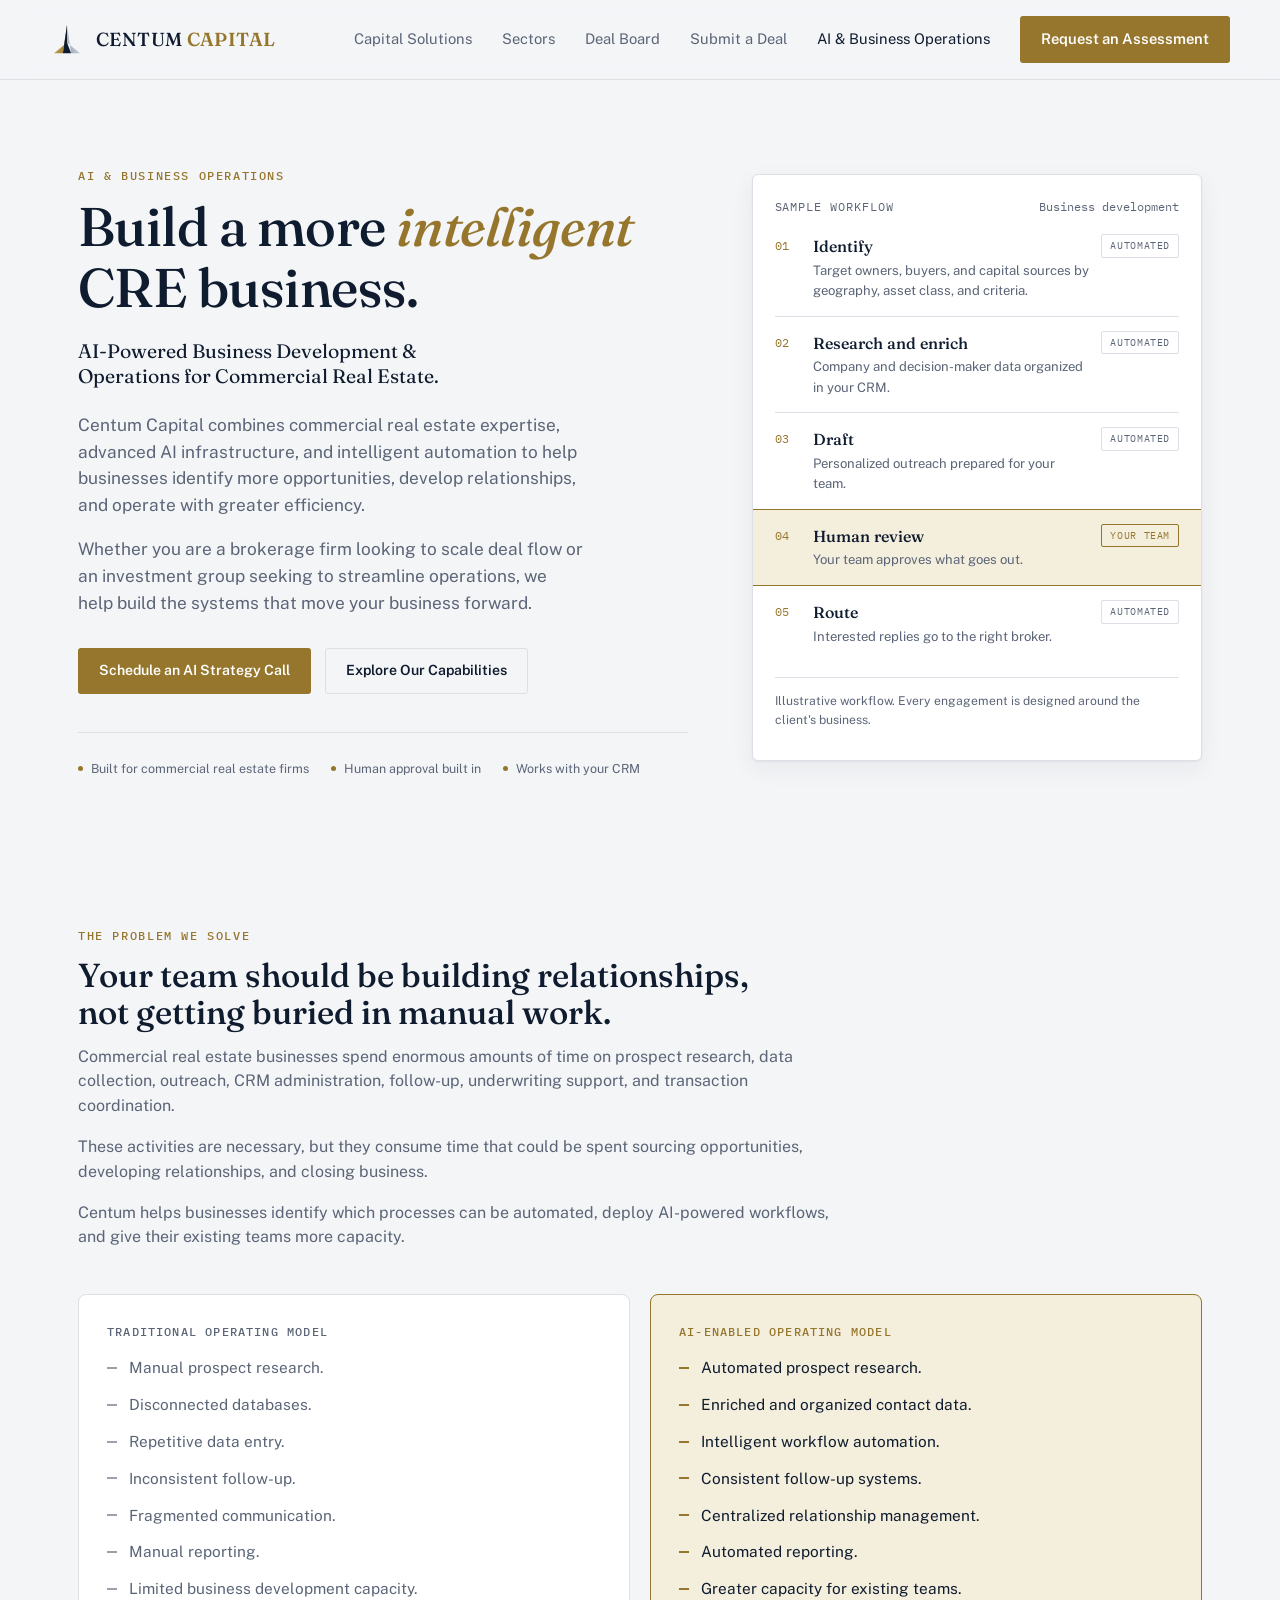
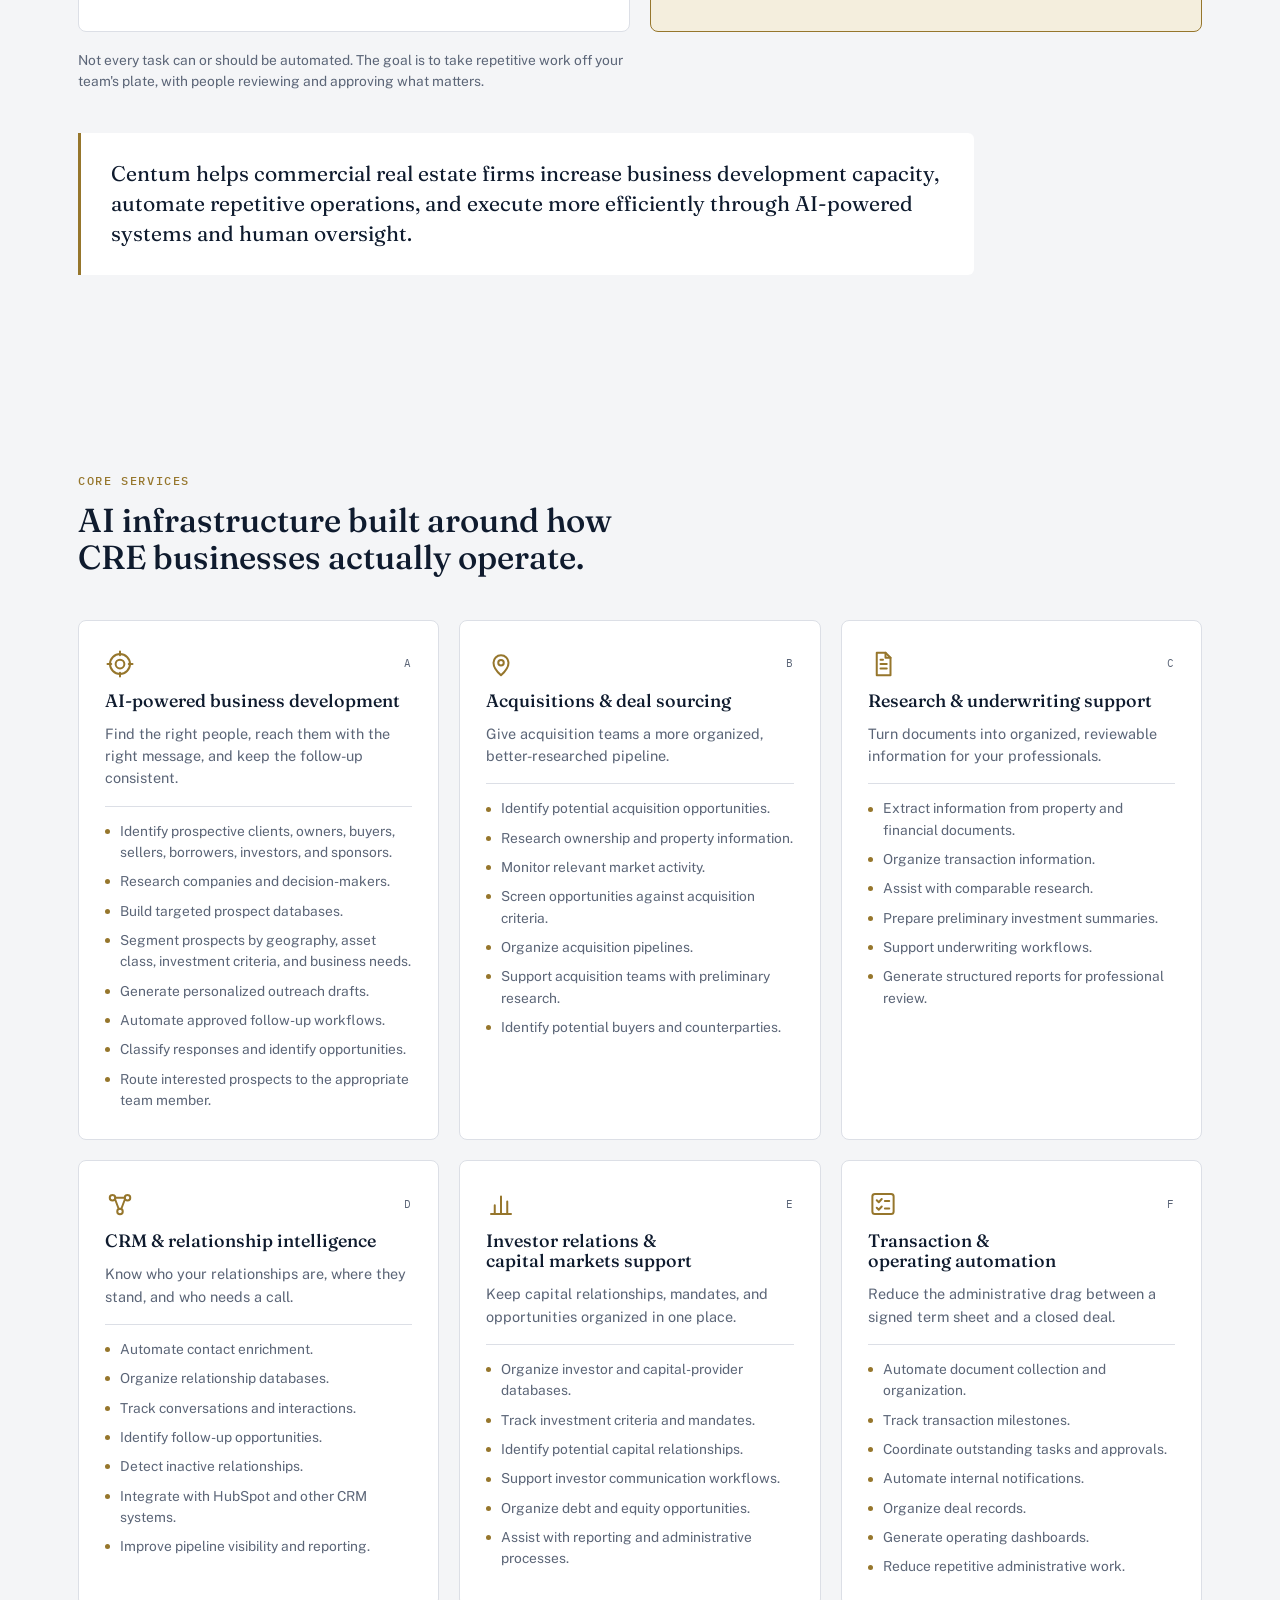
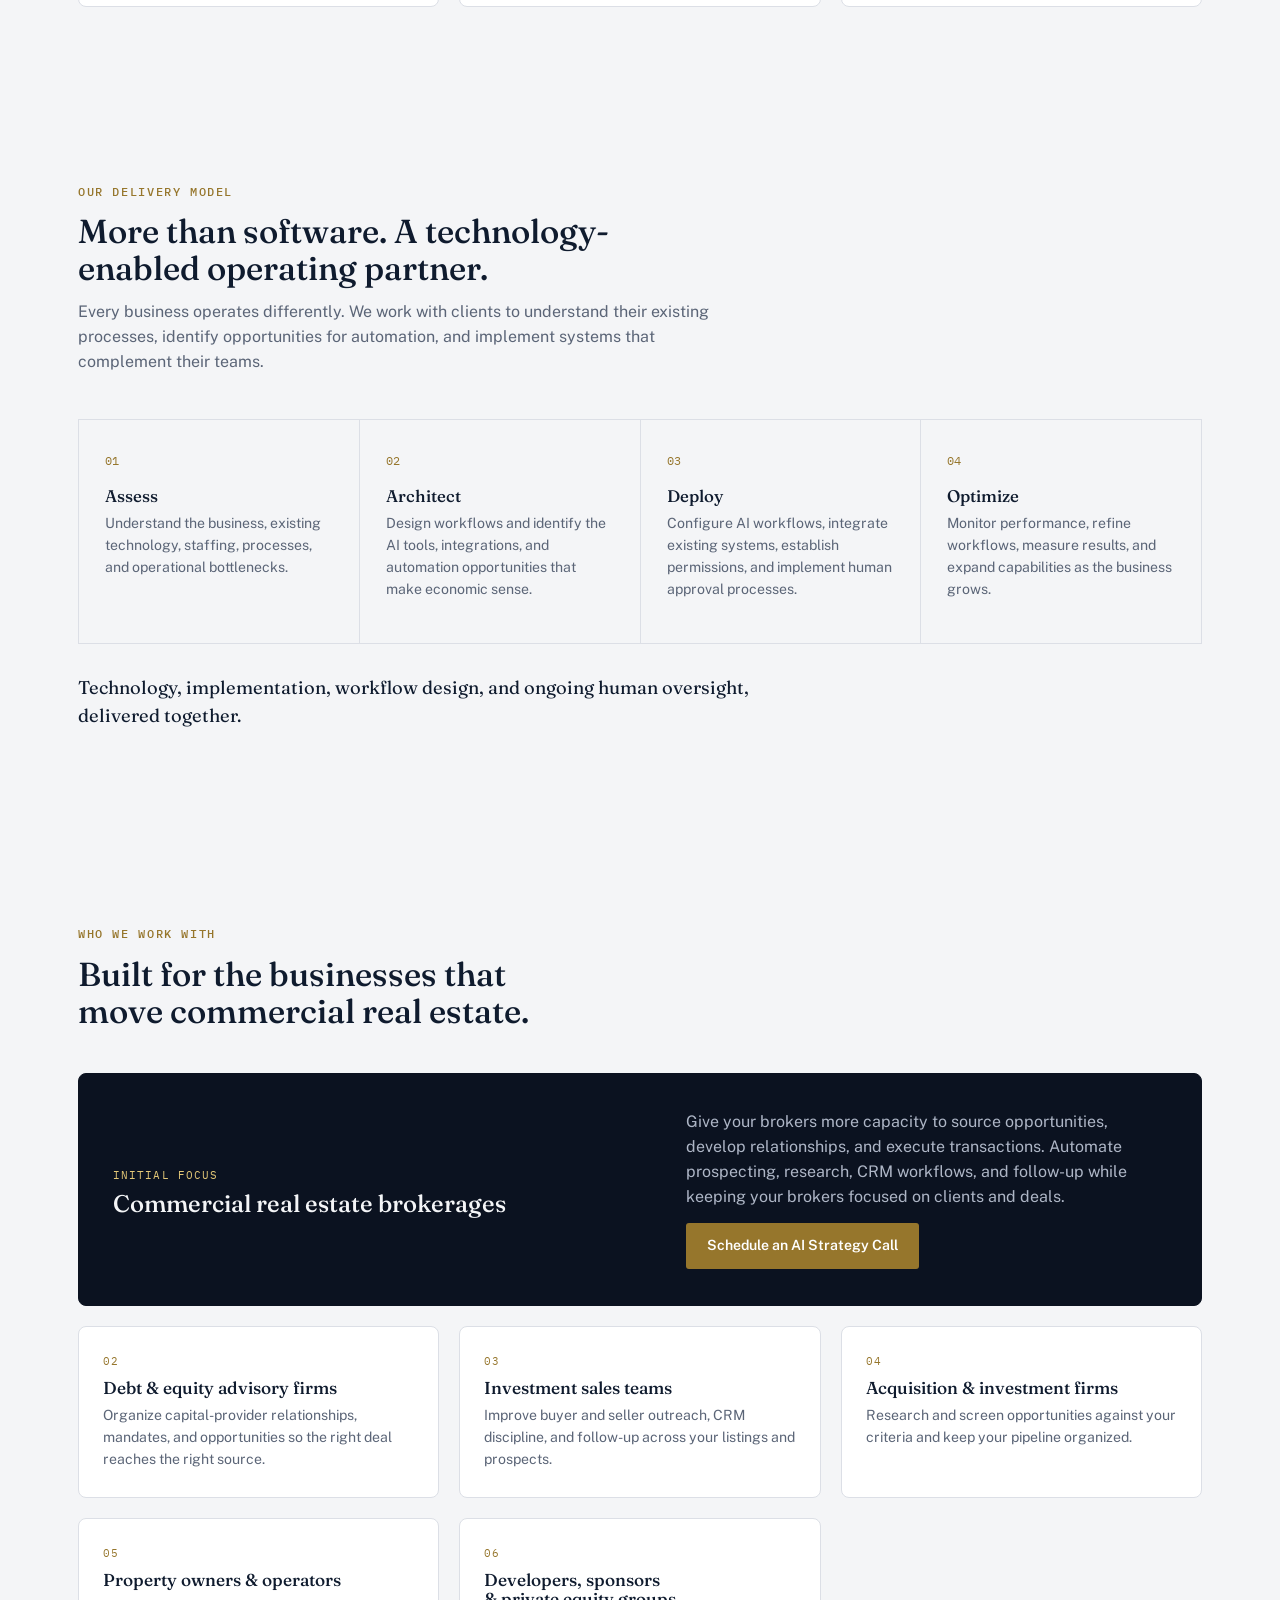
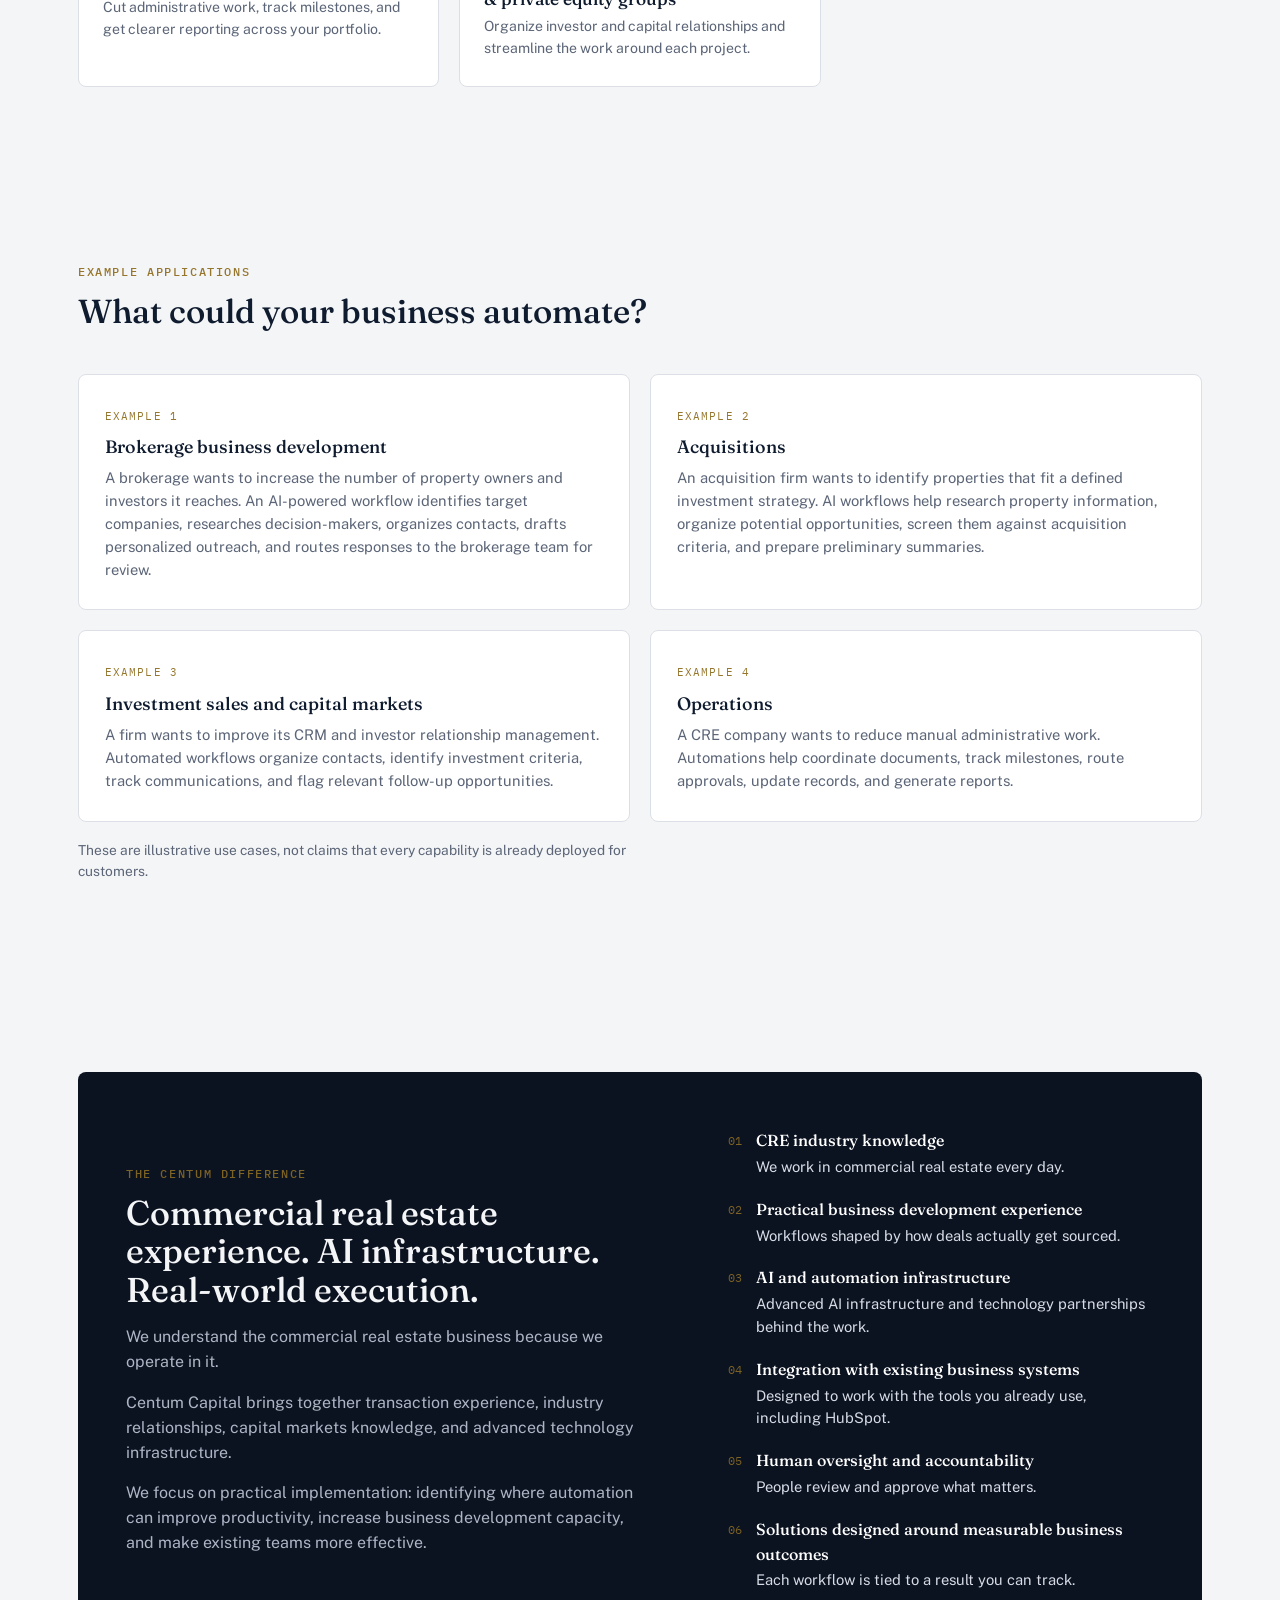
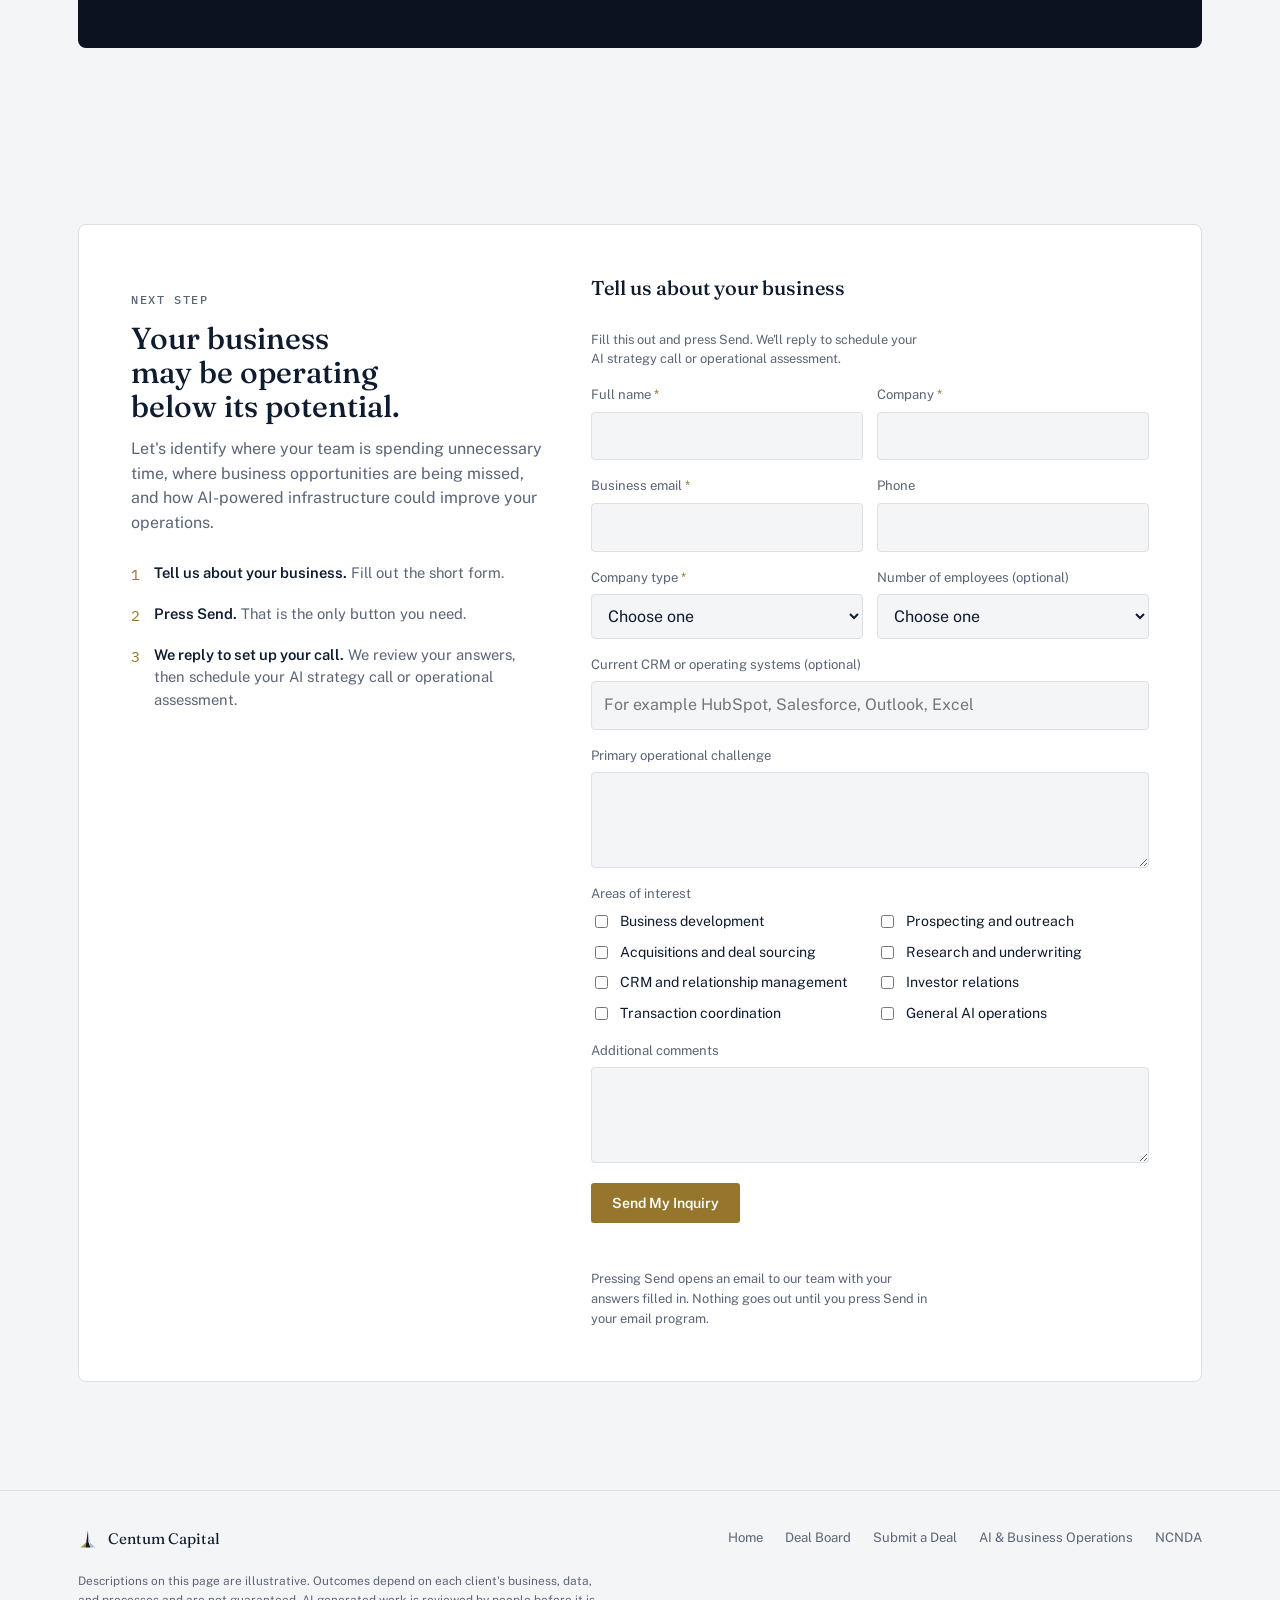
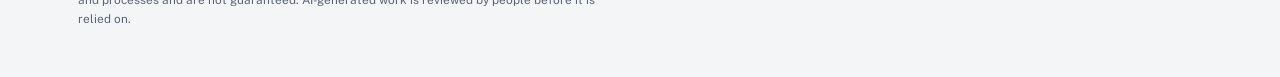
==== commit 2964bcc1: "Add files via upload" ====
--- a/ai-business-operations.html
+++ b/ai-business-operations.html
@@ -368,15 +368,20 @@
           <p class="eyebrow">Next Step</p>
           <h2>Your business may be operating below its potential.</h2>
           <p>Let's identify where your team is spending unnecessary time, where business opportunities are being missed, and how AI-powered infrastructure could improve your operations.</p>
-          <div class="cc-actions">
-            <a class="btn btn-gold" href="#inquiry" data-schedule>Schedule an AI Strategy Call</a>
-            <a class="btn btn-line" href="#ai-form" id="assess-link">Request an Operational Assessment</a>
+          <ol class="cc-steps" style="margin-top:26px;">
+            <li><span><b>Tell us about your business.</b> Fill out the short form.</span></li>
+            <li><span><b>Press Send.</b> That is the only button you need.</span></li>
+            <li><span><b>We reply to set up your call.</b> We review your answers, then schedule your AI strategy call or operational assessment.</span></li>
+          </ol>
+          <div class="cc-actions" id="book-now" hidden>
+            <a class="btn btn-line" href="#" data-schedule>Or pick a time now: Schedule an AI Strategy Call</a>
           </div>
         </div>
 
         <div>
           <form class="ai-form" id="ai-form" novalidate>
             <h3>Tell us about your business</h3>
+            <p class="ai-fine">Fill this out and press Send. We'll reply to schedule your AI strategy call or operational assessment.</p>
             <div class="ai-row">
               <div class="ai-fld"><label for="f-name">Full name <span class="req">*</span></label><input id="f-name" name="name" type="text" autocomplete="name" required></div>
               <div class="ai-fld"><label for="f-company">Company <span class="req">*</span></label><input id="f-company" name="company" type="text" autocomplete="organization" required></div>
@@ -431,10 +436,10 @@
             <div class="ai-fld"><label for="f-comments">Additional comments</label><textarea id="f-comments" name="comments"></textarea></div>
             <div class="cc-actions" style="margin-top:4px;">
               <button class="btn btn-gold" type="submit">Send My Inquiry</button>
-              <button class="btn btn-line" type="button" id="ai-copy">Copy my answers</button>
             </div>
             <p class="ai-status" id="ai-status" role="status"></p>
-            <p class="ai-fine">Sending opens an email to our team with your answers filled in. Nothing is sent until you press Send in your email program.</p>
+            <div><button class="btn btn-line" type="button" id="ai-copy" hidden>Email did not open? Copy my answers</button></div>
+            <p class="ai-fine">Pressing Send opens an email to our team with your answers filled in. Nothing goes out until you press Send in your email program.</p>
           </form>
 
           <div id="ai-hosted" hidden>
@@ -486,16 +491,17 @@
     else { a.href = "#inquiry"; }
   });
 
+  if (C.meetingUrl) { document.getElementById("book-now").hidden = false; }
+
   var form = document.getElementById("ai-form");
   var hosted = document.getElementById("ai-hosted");
   var statusEl = document.getElementById("ai-status");
+  var copyBtn = document.getElementById("ai-copy");
 
   /* If a Microsoft Form for this page is added to config.js (forms.aiInquiry), use it instead of the email form. */
   if (F.aiInquiry) {
     form.hidden = true; hosted.hidden = false;
     hosted.querySelector("a").href = F.aiInquiry;
-    document.getElementById("assess-link").href = F.aiInquiry;
-    document.getElementById("assess-link").target = "_blank";
     return;
   }
 
@@ -532,10 +538,11 @@
     var d = collect();
     var subject = "[AI & Business Operations] Inquiry from " + d.company;
     window.location.href = "mailto:" + desk + "?subject=" + encodeURIComponent(subject) + "&body=" + encodeURIComponent(d.body);
-    statusEl.textContent = "Your email program should open with your answers filled in. If nothing opens, choose Copy my answers and email them to " + desk + ".";
+    statusEl.textContent = "Your email program should open with your answers filled in. Press Send there to finish. If nothing opens, use the button below to copy your answers and email them to " + desk + ".";
+    copyBtn.hidden = false;
   });
 
-  document.getElementById("ai-copy").addEventListener("click", function () {
+  copyBtn.addEventListener("click", function () {
     if (!form.reportValidity()) return;
     var text = collect().body;
     var done = function () { statusEl.textContent = "Copied. Paste your answers into an email to " + desk + "."; };
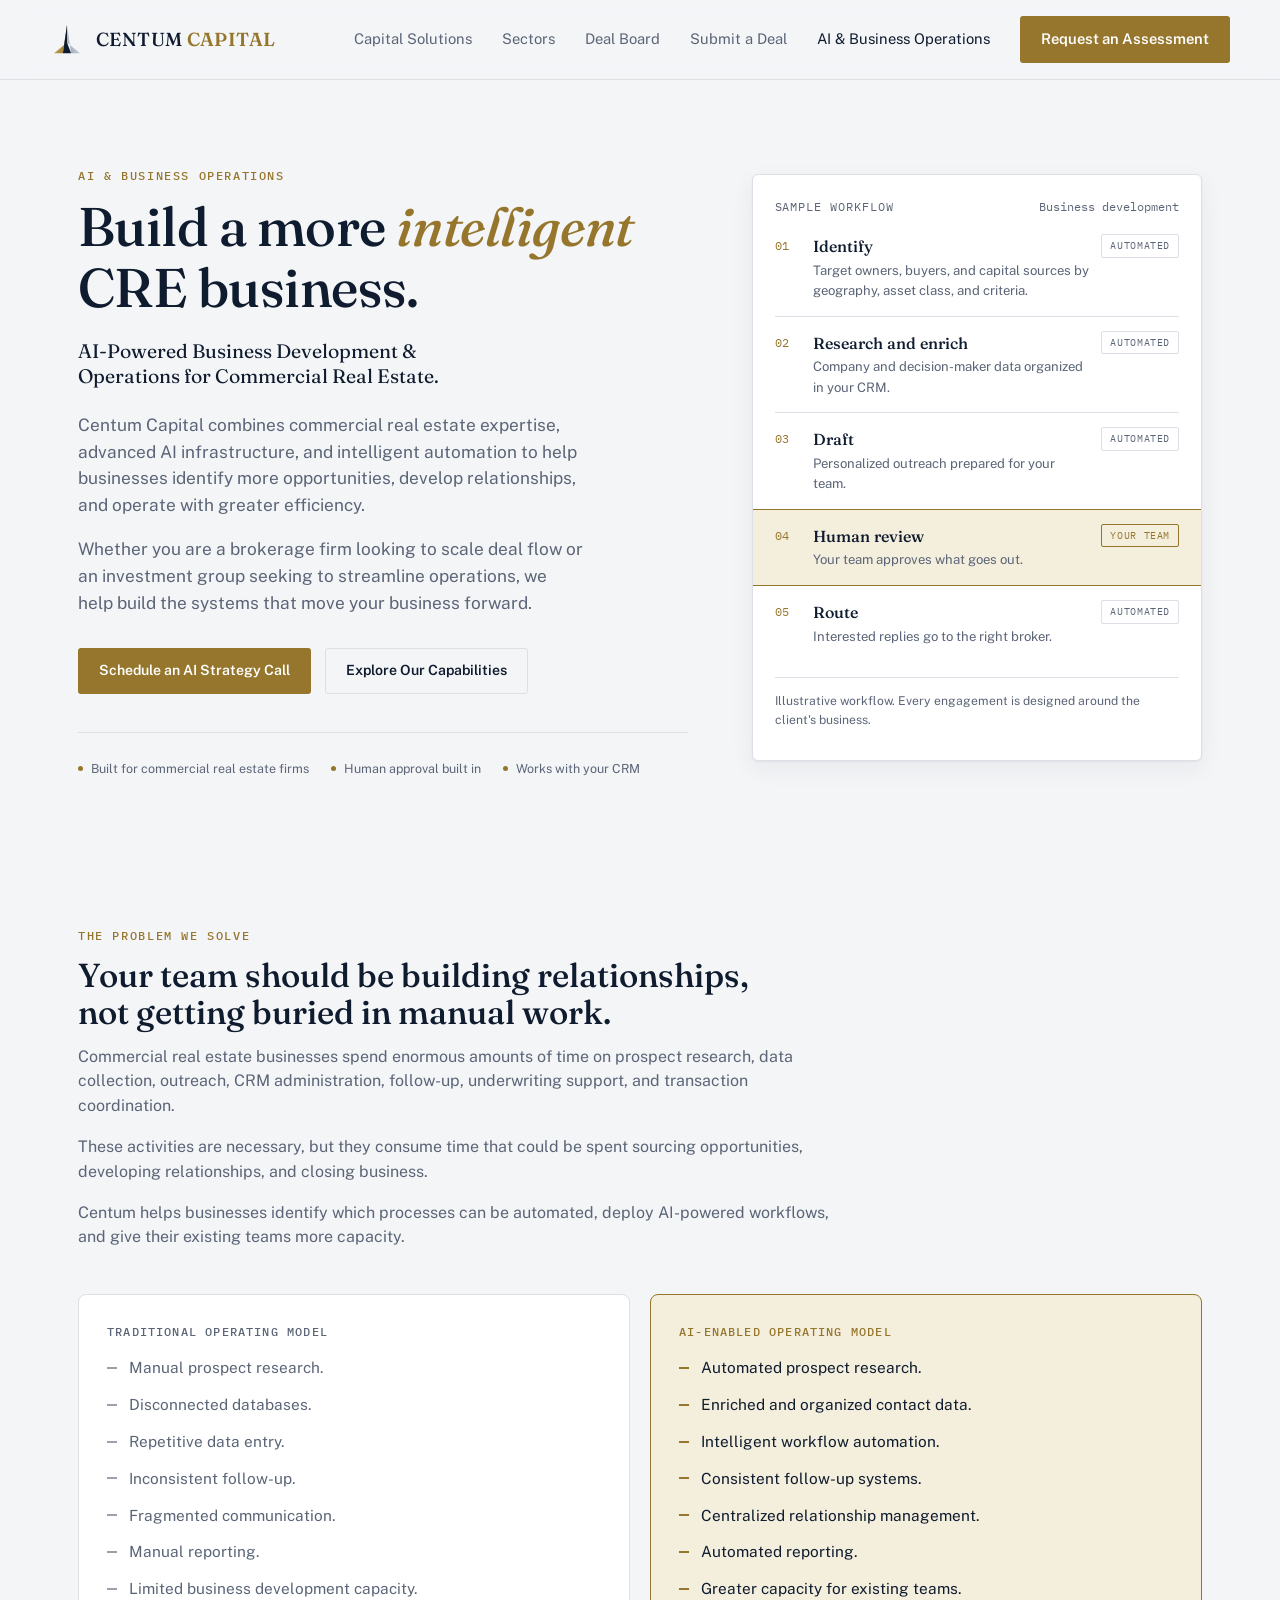
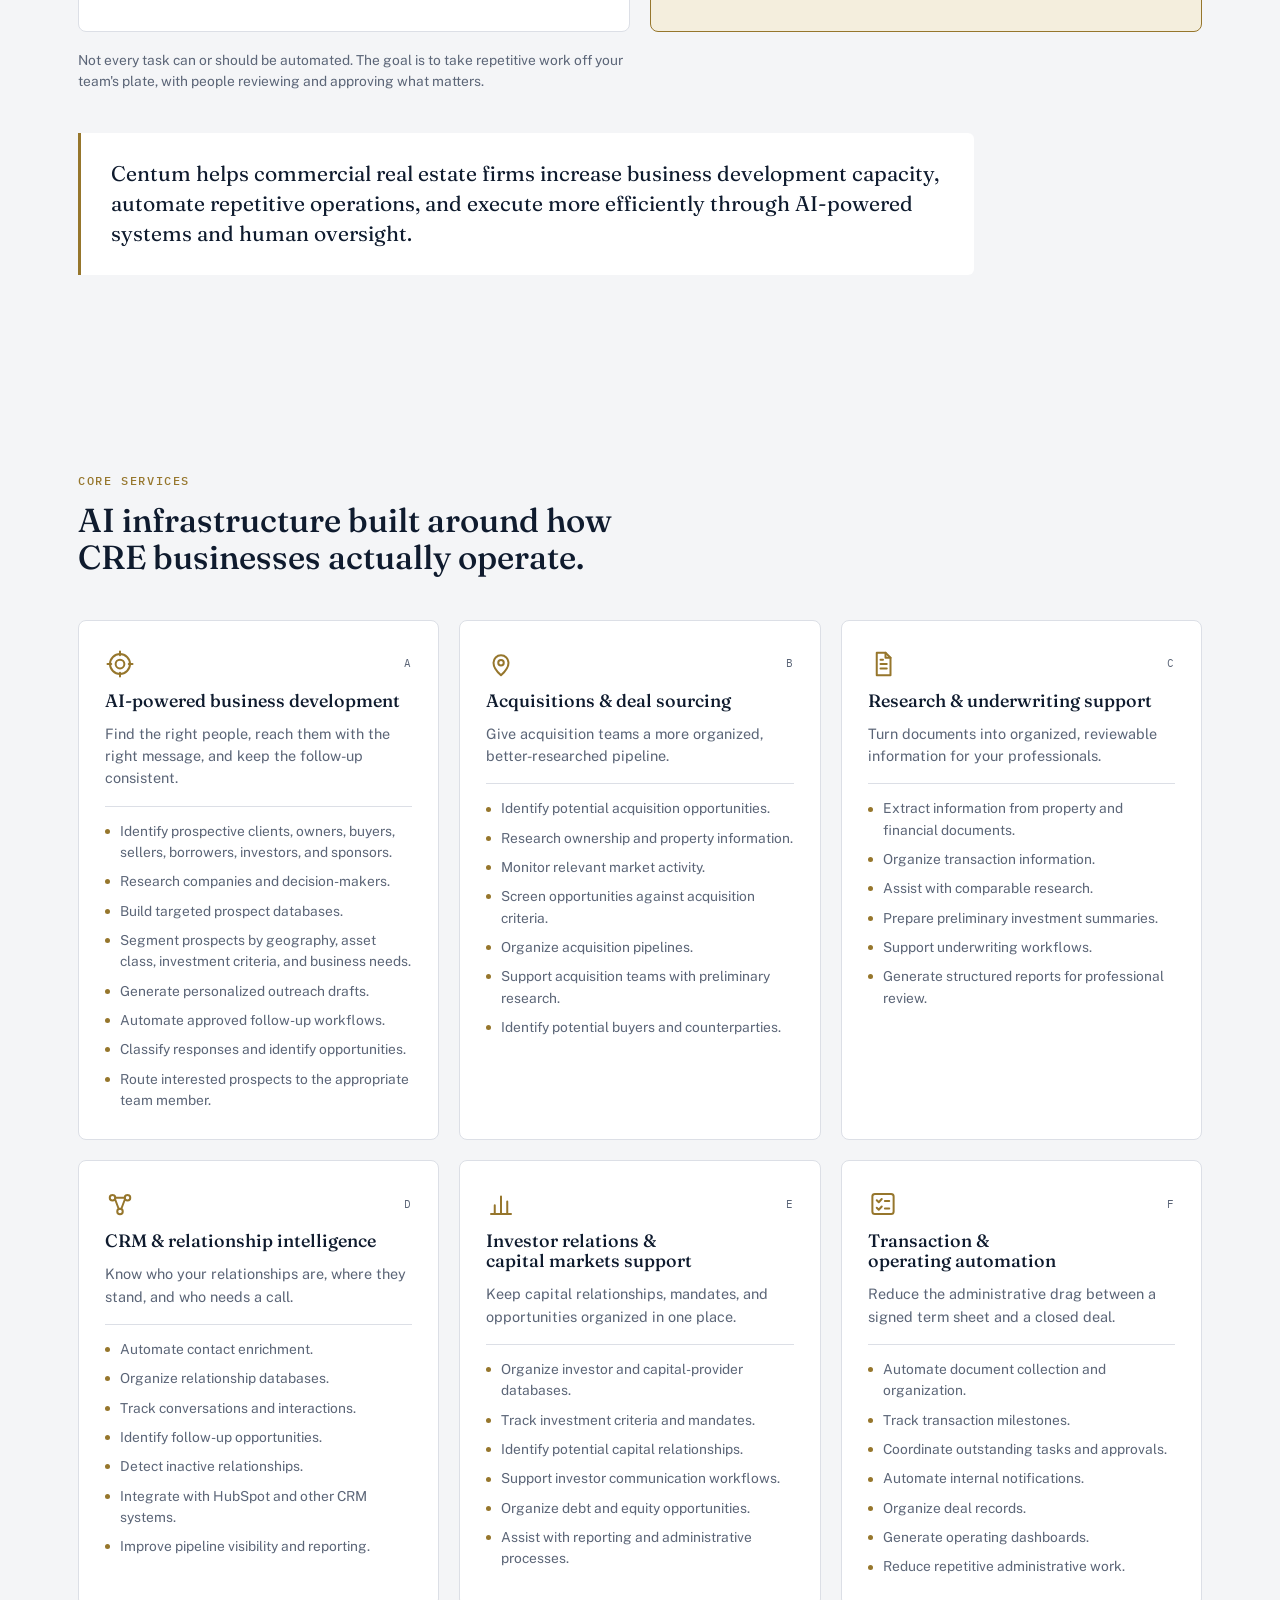
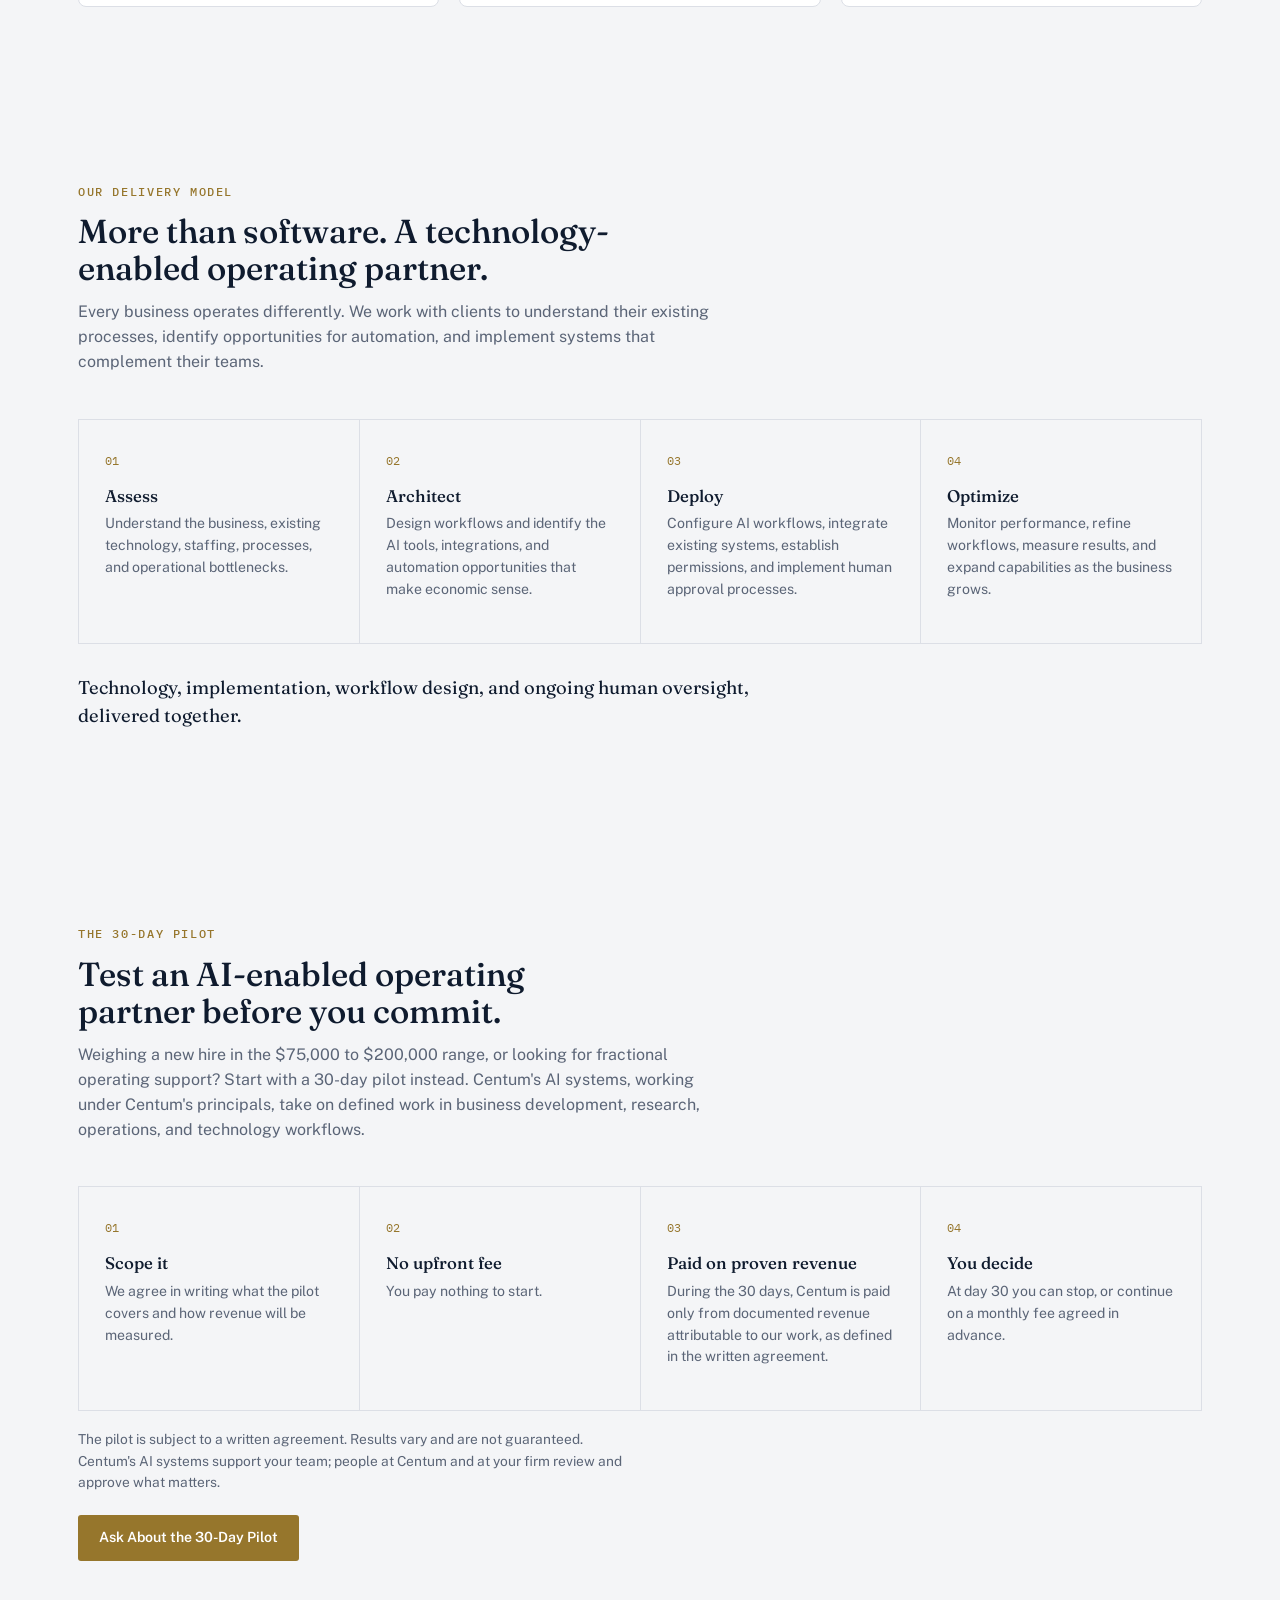
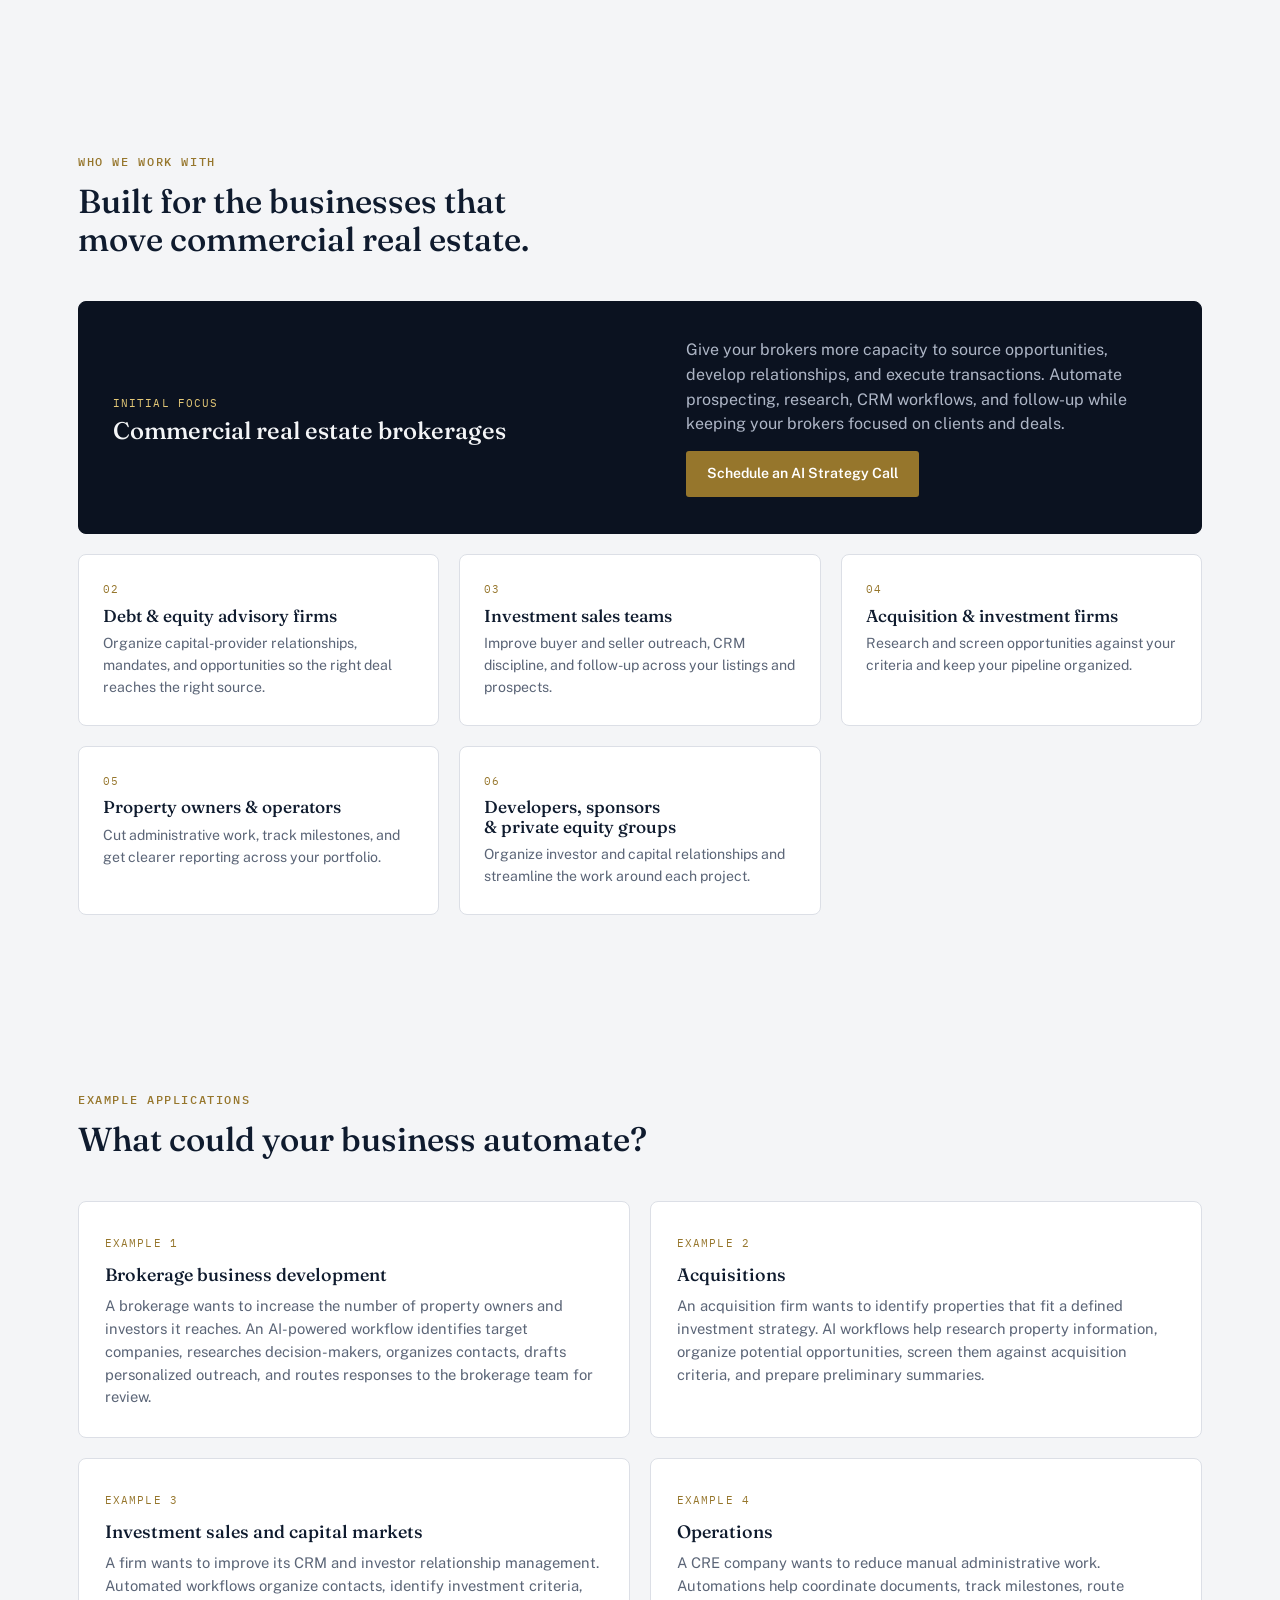
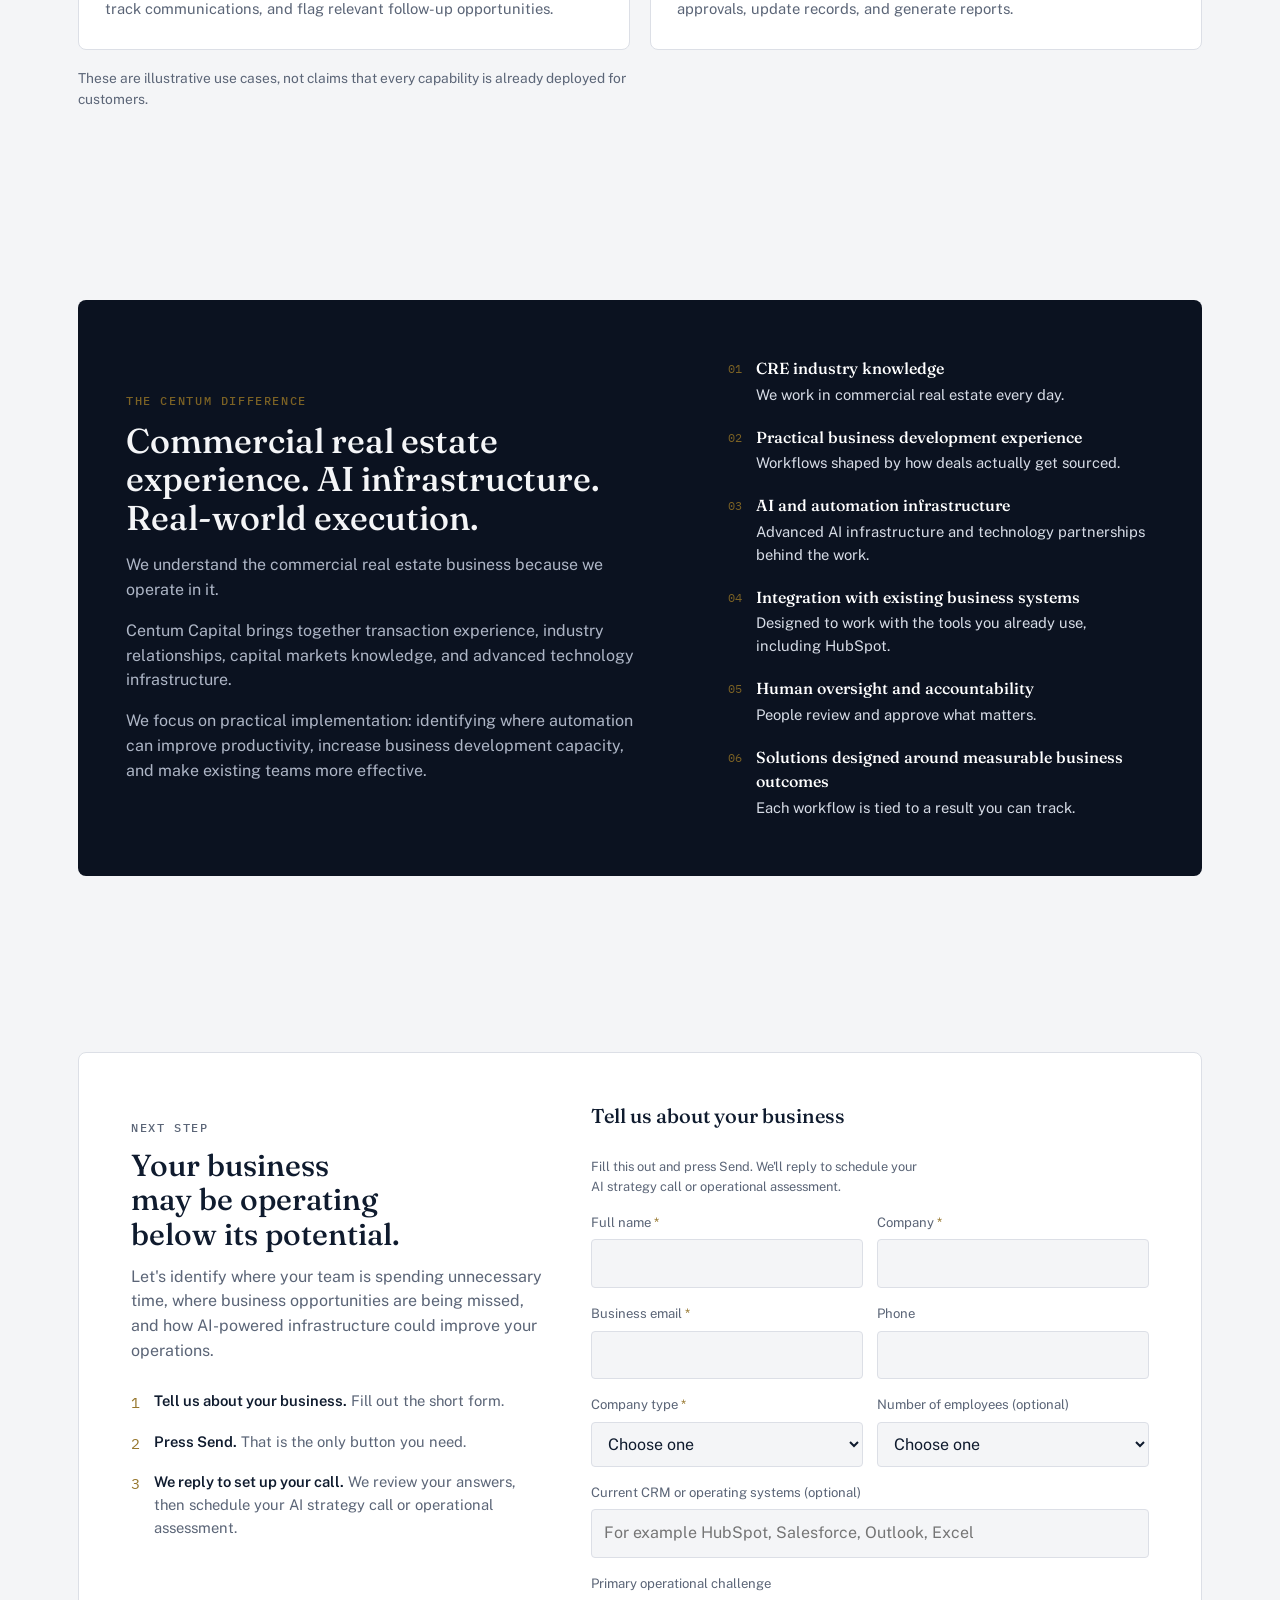
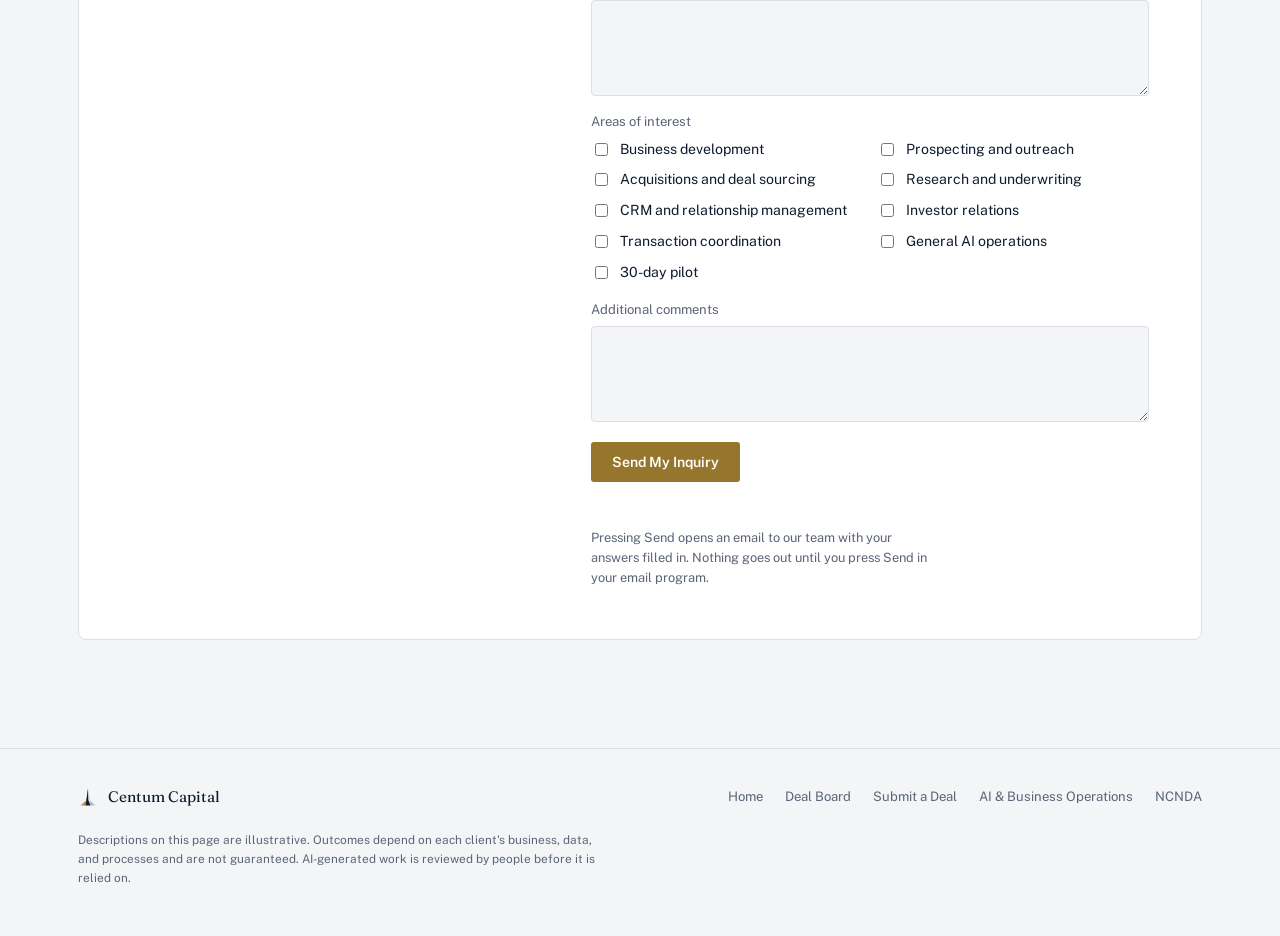
==== commit 7954dc67: "Add files via upload" ====
--- a/ai-business-operations.html
+++ b/ai-business-operations.html
@@ -12,6 +12,7 @@
 <meta property="og:description" content="Centum Capital helps commercial real estate firms improve business development, automate workflows, streamline CRM, and deploy AI-powered operating systems.">
 <meta property="og:url" content="https://centumcap.com/ai-business-operations.html">
 <meta name="twitter:card" content="summary">
+<link rel="icon" href="favicon.svg" type="image/svg+xml">
 <link rel="stylesheet" href="styles.css">
 <script type="application/ld+json">
 {
@@ -272,6 +273,42 @@
         </div>
       </div>
       <p class="ai-close" data-reveal>Technology, implementation, workflow design, and ongoing human oversight, delivered together.</p>
+    </div>
+  </section>
+
+  <!-- 30-DAY PILOT -->
+  <section id="pilot">
+    <div class="wrap">
+      <div class="section-head" data-reveal>
+        <p class="eyebrow">The 30-Day Pilot</p>
+        <h2>Test an AI-enabled operating partner before you commit.</h2>
+        <p>Weighing a new hire in the $75,000 to $200,000 range, or looking for fractional operating support? Start with a 30-day pilot instead. Centum's AI systems, working under Centum's principals, take on defined work in business development, research, operations, and technology workflows.</p>
+      </div>
+
+      <div class="process" data-reveal>
+        <div class="process-step">
+          <span class="idx">01</span>
+          <h3>Scope it</h3>
+          <p>We agree in writing what the pilot covers and how revenue will be measured.</p>
+        </div>
+        <div class="process-step">
+          <span class="idx">02</span>
+          <h3>No upfront fee</h3>
+          <p>You pay nothing to start.</p>
+        </div>
+        <div class="process-step">
+          <span class="idx">03</span>
+          <h3>Paid on proven revenue</h3>
+          <p>During the 30 days, Centum is paid only from documented revenue attributable to our work, as defined in the written agreement.</p>
+        </div>
+        <div class="process-step">
+          <span class="idx">04</span>
+          <h3>You decide</h3>
+          <p>At day 30 you can stop, or continue on a monthly fee agreed in advance.</p>
+        </div>
+      </div>
+      <p class="ai-note" data-reveal>The pilot is subject to a written agreement. Results vary and are not guaranteed. Centum's AI systems support your team; people at Centum and at your firm review and approve what matters.</p>
+      <p style="margin-top:22px" data-reveal><a class="btn btn-gold" href="#inquiry" data-schedule>Ask About the 30-Day Pilot</a></p>
     </div>
   </section>
 
@@ -431,6 +468,7 @@
                 <label><input type="checkbox" name="areas" value="Investor relations"> Investor relations</label>
                 <label><input type="checkbox" name="areas" value="Transaction coordination"> Transaction coordination</label>
                 <label><input type="checkbox" name="areas" value="General AI operations"> General AI operations</label>
+                <label><input type="checkbox" name="areas" value="30-day pilot"> 30-day pilot</label>
               </div>
             </fieldset>
             <div class="ai-fld"><label for="f-comments">Additional comments</label><textarea id="f-comments" name="comments"></textarea></div>
